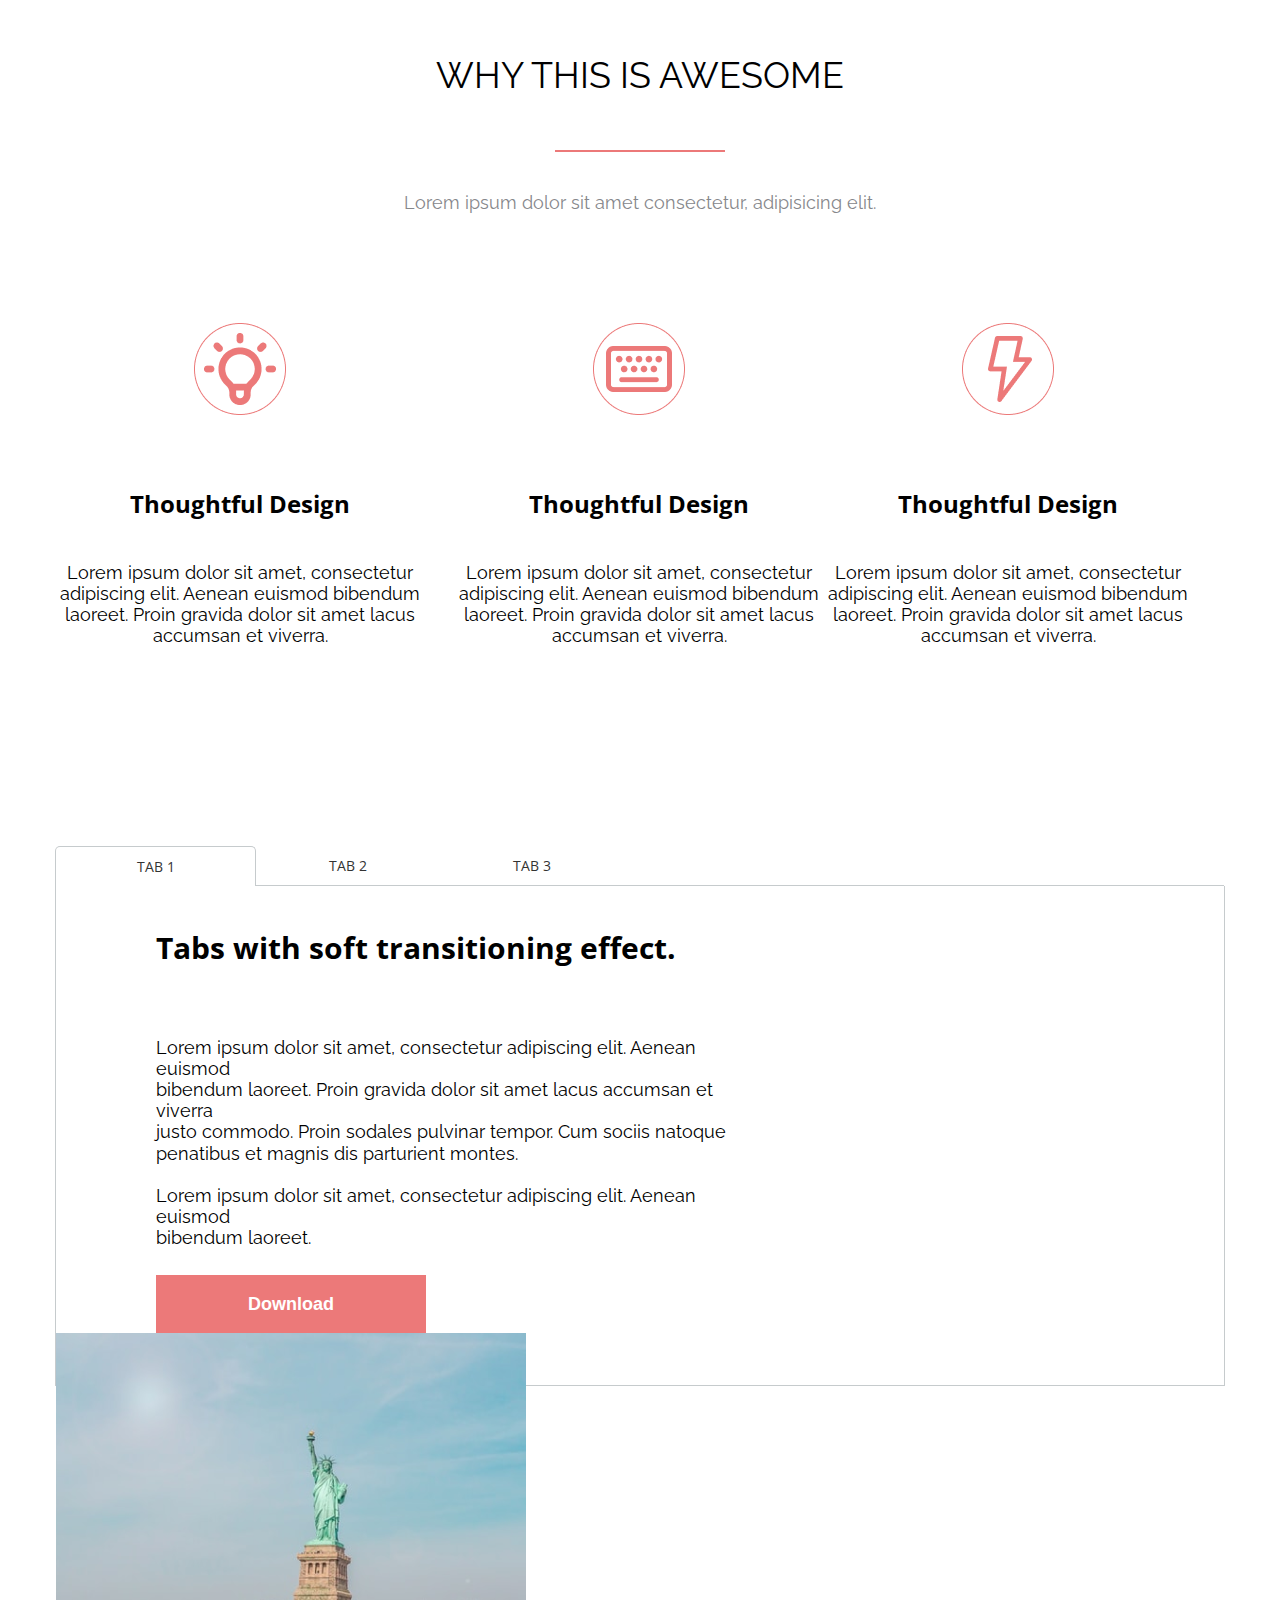
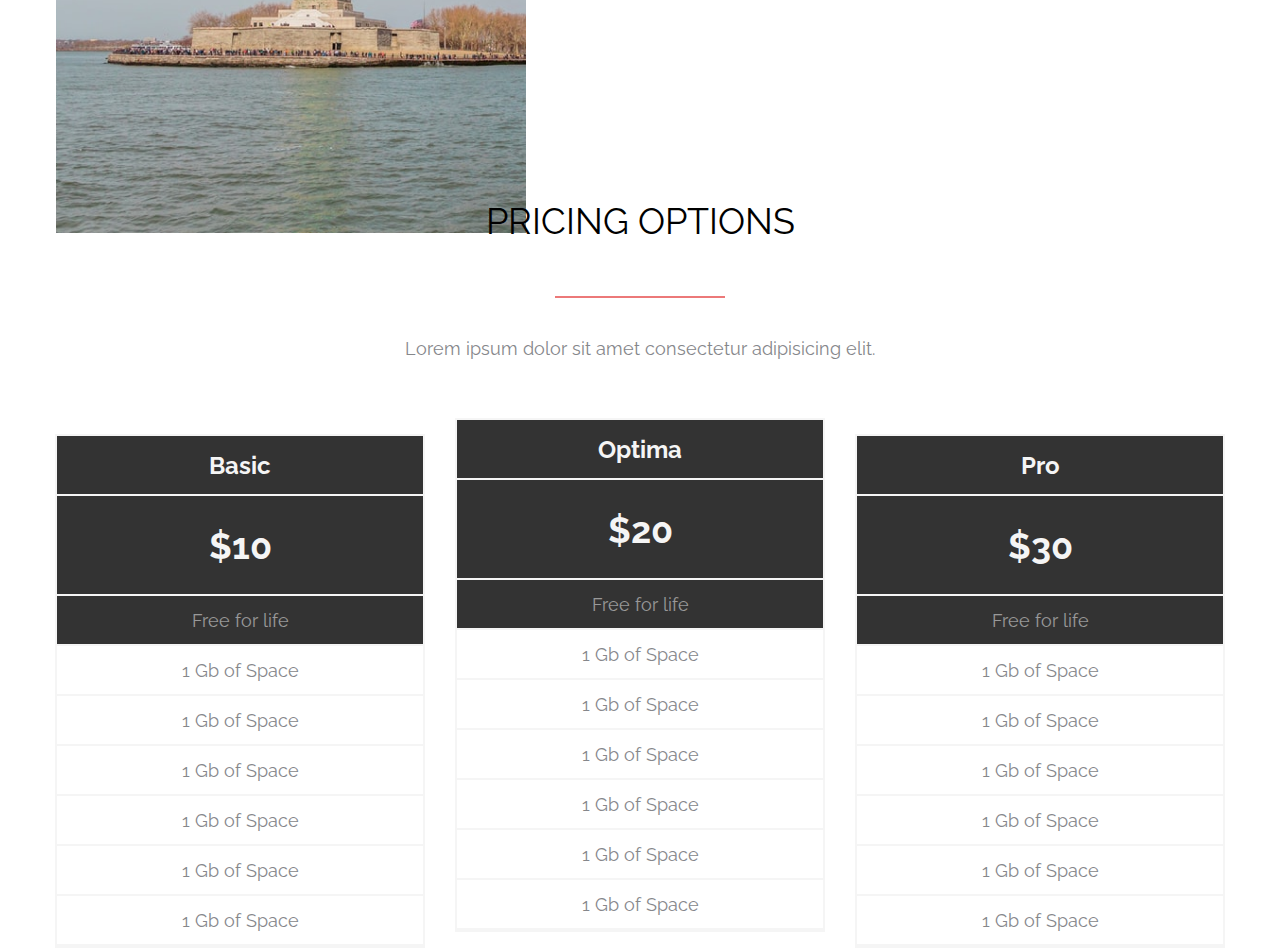
==== index.html @ f2440e83 "added homework" ====
<!DOCTYPE html>
<html lang="en">

<head>
  <meta charset="UTF-8">
  <meta http-equiv="X-UA-Compatible" content="IE=edge">
  <meta name="viewport" content="width=device-width, initial-scale=1.0">
  <link rel="stylesheet" href="index.css">
  <link rel="stylesheet" href="tab.css">
  <link rel="stylesheet" href="pricing.css">
  <title>Document</title>
</head>

<body>
  <main class="awesome-container">
    <h2 class="awesome-container__titile">Why this is awesome</h2>
    <div class="separator"></div>
    <h5 class="awesome-container__text">Lorem ipsum dolor sit amet consectetur, adipisicing elit.</h5>
    <section class="awesome-container__articles">
      <article>
        <img src="images/lamp.png" alt="lamp">
        <h4>Thoughtful Design</h4>
        <h5>Lorem ipsum dolor sit amet, consectetur adipiscing
          elit. Aenean euismod bibendum laoreet. Proin gravida dolor sit amet lacus accumsan et viverra.</h5>
      </article>
      <article class="awesome-container__keyboard">
        <img src="images/tap.png" alt="keyboard">
        <h4>Thoughtful Design</h4>
        <h5>Lorem ipsum dolor sit amet, consectetur adipiscing
          elit. Aenean euismod bibendum laoreet. Proin gravida dolor sit amet lacus accumsan et viverra.</h5>
      </article>
      <article>
        <img src="images/light.png" alt="lamp">
        <h4>Thoughtful Design</h4>
        <h5>Lorem ipsum dolor sit amet, consectetur adipiscing
          elit. Aenean euismod bibendum laoreet. Proin gravida dolor sit amet lacus accumsan et viverra.</h5>
      </article>
    </section>
  </main>
  <main class="tabs-container">
    <div class="tabs-subcontainer">
      <section class="tabs-list">
        <div class="tabs-list__tab1">Tab 1</div>
        <div class="tabs-list__tab2">Tab 2</div>
        <div class="tabs-list__tab3">Tab 3</div>
        <div class="tabs-list__empty-tab"></div>
      </section>
      <section class="open-tab">
        <section class="left-side">
          <h3>
            Tabs with soft transitioning effect.
          </h3>
          <h5>
            Lorem ipsum dolor sit amet, consectetur adipiscing elit. Aenean euismod
            <br />
            bibendum laoreet. Proin gravida dolor sit amet lacus accumsan et viverra
            <br />
            justo commodo. Proin sodales pulvinar tempor. Cum sociis natoque
            penatibus et magnis dis parturient montes.
            <br />
            <br />
            Lorem ipsum dolor sit amet, consectetur adipiscing elit. Aenean euismod
            <br />
            bibendum laoreet.
          </h5>
          <button>Download</button>
        </section>
        <img src="images2/TheStatueOfLiberty.png" alt="The Statue of Liberty">
      </section>
    </div>
  </main>
  <main class="pricing-container">
		<h2>Pricing options</h2>
		<div class="separator"></div>
		<h5 class="pricing-container__text">
			Lorem ipsum dolor sit amet consectetur adipisicing elit.
		</h5>
		<section class="pricing-container__sections">
			<section class="pricing-container__price-info">
				<h4>Basic</h4>
				<h3>&#36;10</h3>
				<h5 class="subtitle">Free for life</h5>
				<h5>1 Gb of Space</h5>
				<h5>1 Gb of Space</h5>
				<h5>1 Gb of Space</h5>
				<h5>1 Gb of Space</h5>
				<h5>1 Gb of Space</h5>
				<h5>1 Gb of Space</h5>
			</section>
			<section class="pricing-container__price-info">
				<h4>Optima</h4>
				<h3>&#36;20</h3>
				<h5 class="subtitle">Free for life</h5>
				<h5>1 Gb of Space</h5>
				<h5>1 Gb of Space</h5>
				<h5>1 Gb of Space</h5>
				<h5>1 Gb of Space</h5>
				<h5>1 Gb of Space</h5>
				<h5>1 Gb of Space</h5>
			</section>
			<section class="pricing-container__price-info">
				<h4>Pro</h4>
				<h3>&#36;30</h3>
				<h5 class="subtitle">Free for life</h5>
				<h5>1 Gb of Space</h5>
				<h5>1 Gb of Space</h5>
				<h5>1 Gb of Space</h5>
				<h5>1 Gb of Space</h5>
				<h5>1 Gb of Space</h5>
				<h5>1 Gb of Space</h5>
			</section>
		</section>
	</main>
</body>
</html>
---- index.css ----
@import url('https://fonts.googleapis.com/css2?family=Open+Sans:wght@700&family=Raleway&display=swap');

* {
    margin: 0;
    padding: 0;
    box-sizing: border-box;
}

.awesome-container {
    font-family: Raleway, sans-serif;
    max-width: 1170px;
    margin: 0 auto;
}

.awesome-container__titile {
    height: 150px;
    font-size: 36px;
    font-weight: 400;
    line-height: 150px;
    text-transform: uppercase;
    text-align: center;
}

.separator {
    border: 0.5px solid #ec7979;
    width: 170px;
    margin: 0 auto;
}

.awesome-container__text {
    font-size: 18px;
    font-weight: 400;
    color: #86878b;
    height: 21px;
    line-height: 21px;
    text-align: center;
    margin-top: 40px;
    margin-bottom: 110px;
}

.awesome-container__articles article {
    display: inline-block;
    margin-right: -5px;

}

article img {
    display: block;
    margin: 0 auto;
}

.awesome-container__articles h4 {
    font-family: Open Sans, sans-serif;
    font-size: 24px;
    font-weight: 700;
    height: 100px;
    line-height: 100px;
    margin-top: 39px;
    text-align: center;
    width: 369px;
}

.awesome-container__articles h5 {
    font-size: 18px;
    font-weight: 400;
    margin-top: 8px;
    text-align: center;
    width: 370px;
    height: 105px;
}

.awesome-container__keyboard {
    margin: 0 30px;
}
---- tab.css ----
* {
    margin: 0;
    padding: 0;
}

@import url('https://fonts.googleapis.com/css2?family=Open+Sans:wght@600;700&family=Raleway&display=swap');


.tabs-container {
    height: 100vh;
    width: 100%;
}

.tabs-subcontainer {
    font-family: "Open sans", sans-serif;
    width: 1170px;
    margin: calc(100vh /2 - 542.1px /2) auto;
    /* border: 1px solid red; */
}

.tabs-subcontainer .open-tab {
    border: 1px solid #C6CBCD;
    width: 1170px;
    border-top: none;
    height: 500px;
    /* дополнительно разобраться */
}

.tabs-container .left-side h3 {
    font-size: 30px;
    height: 124px;
    line-height: 124px;
    font-weight: 700;
    margin-bottom: 27px;
}

.tabs-container .left-side h5 {
    font-family: "Raleway", sans-serif;
    font-size: 18px;
    font-weight: 400;
    line-height: 21.13px;
    margin-bottom: 27px;
}

.tabs-container .left-side {
    width: 570px;
    /* border: 1px solid green; */
    display: inline-block;
    margin: 0 25px 0 100px;
    vertical-align: top;

}

.open-tab .left-side button {
    width: 270px;
    height: 58px;
    background: #EC7979;
    font-size: 18px;
    font-weight: 600;
    border: none;
    color: #fff;
}

.tabs-subcontainer .tabs-list .tabs-list__tab1,
.tabs-subcontainer .tabs-list .tabs-list__tab2,
.tabs-subcontainer .tabs-list .tabs-list__tab3,
.tabs-subcontainer .tabs-list .tabs-list__empty-tab {
    margin-right: -5px;
    text-transform: uppercase;
    font-weight: 400;
    font-size: 14px;
    color: #333;
    height: 40px;
    display: table-cell;
    vertical-align: middle;
    text-align: center;

}

.tabs-subcontainer .tabs-list .tabs-list__tab1 {
    width: 201px;
    border: 1px solid #C6CBCD;
    border-radius: 5px 5px 0 0;
    border-bottom: none;
}

.tabs-list__tab2,
.tabs-subcontainer .tabs-list .tabs-list__tab3 {
    width: 184px;
    border-bottom: 1px solid #C6CBCD;

}

.tabs-subcontainer .tabs-list .tabs-list__empty-tab {
    width: 600px;
    border-bottom: 1px solid #C6CBCD;
}
---- pricing.css ----
@import url('https://fonts.googleapis.com/css2?family=Open+Sans:wght@700&family=Raleway:wght@400;700&display=swap');

* {
	margin: 0;
	padding: 0;
	box-sizing: border-box;
}

.pricing-container {
	font-family: Raleway, sans-serif;
}

.pricing-container__price-info {
	width: 370px;
	border: 2px solid #F5F5F5;
}

.pricing-container__price-info h4 {
	font-size: 24px;
	height: 60px;
	background: #333;
	color: #F5F5F5;
	line-height: 60px;
	text-align: center;
	border-bottom: 2px solid #F5F5F5;
}

.pricing-container__price-info h3 {
	font-size: 36px;
	height: 100px;
	line-height: 100px;
	text-align: center;
	background: #333;
	color: #F5F5F5;
	border-bottom: 2px solid #F5F5F5;
}

.pricing-container__price-info h5 {
	font-size: 18px;
	height: 50px;
	line-height: 50px;
	text-align: center;
	border-bottom: 2px solid #F5F5F5;
	font-weight: 400;
	color: #86878B;
}

.pricing-container__price-info h5.subtitle {
	background: #333;
	color: rgba(255, 255, 255, 0.5);
}

.pricing-container__sections {
	display: flex;
	justify-content: space-between;
	height: 530px;
	width: calc(370px * 3 + 30px * 2);
	margin: 0 auto;
}

.pricing-container__price-info {
	align-self: flex-end;
}

.pricing-container__price-info:nth-of-type(2) {
	align-self: flex-start;
}

.pricing-container h2 {
	height: 150px;
	line-height: 150px;
	text-align: center;
	text-transform: uppercase;
	font-size: 36px;
	font-weight: 400;
}

.pricing-container .separator {
	border: 0.5px solid #EC7979;
	width: 170px;
	margin: 0 auto;
}

.pricing-container__text {
	font-size: 18px;
	font-weight: 400;
	color: #86878B;
	text-align: center;
	margin: 40px 0 59px;
}
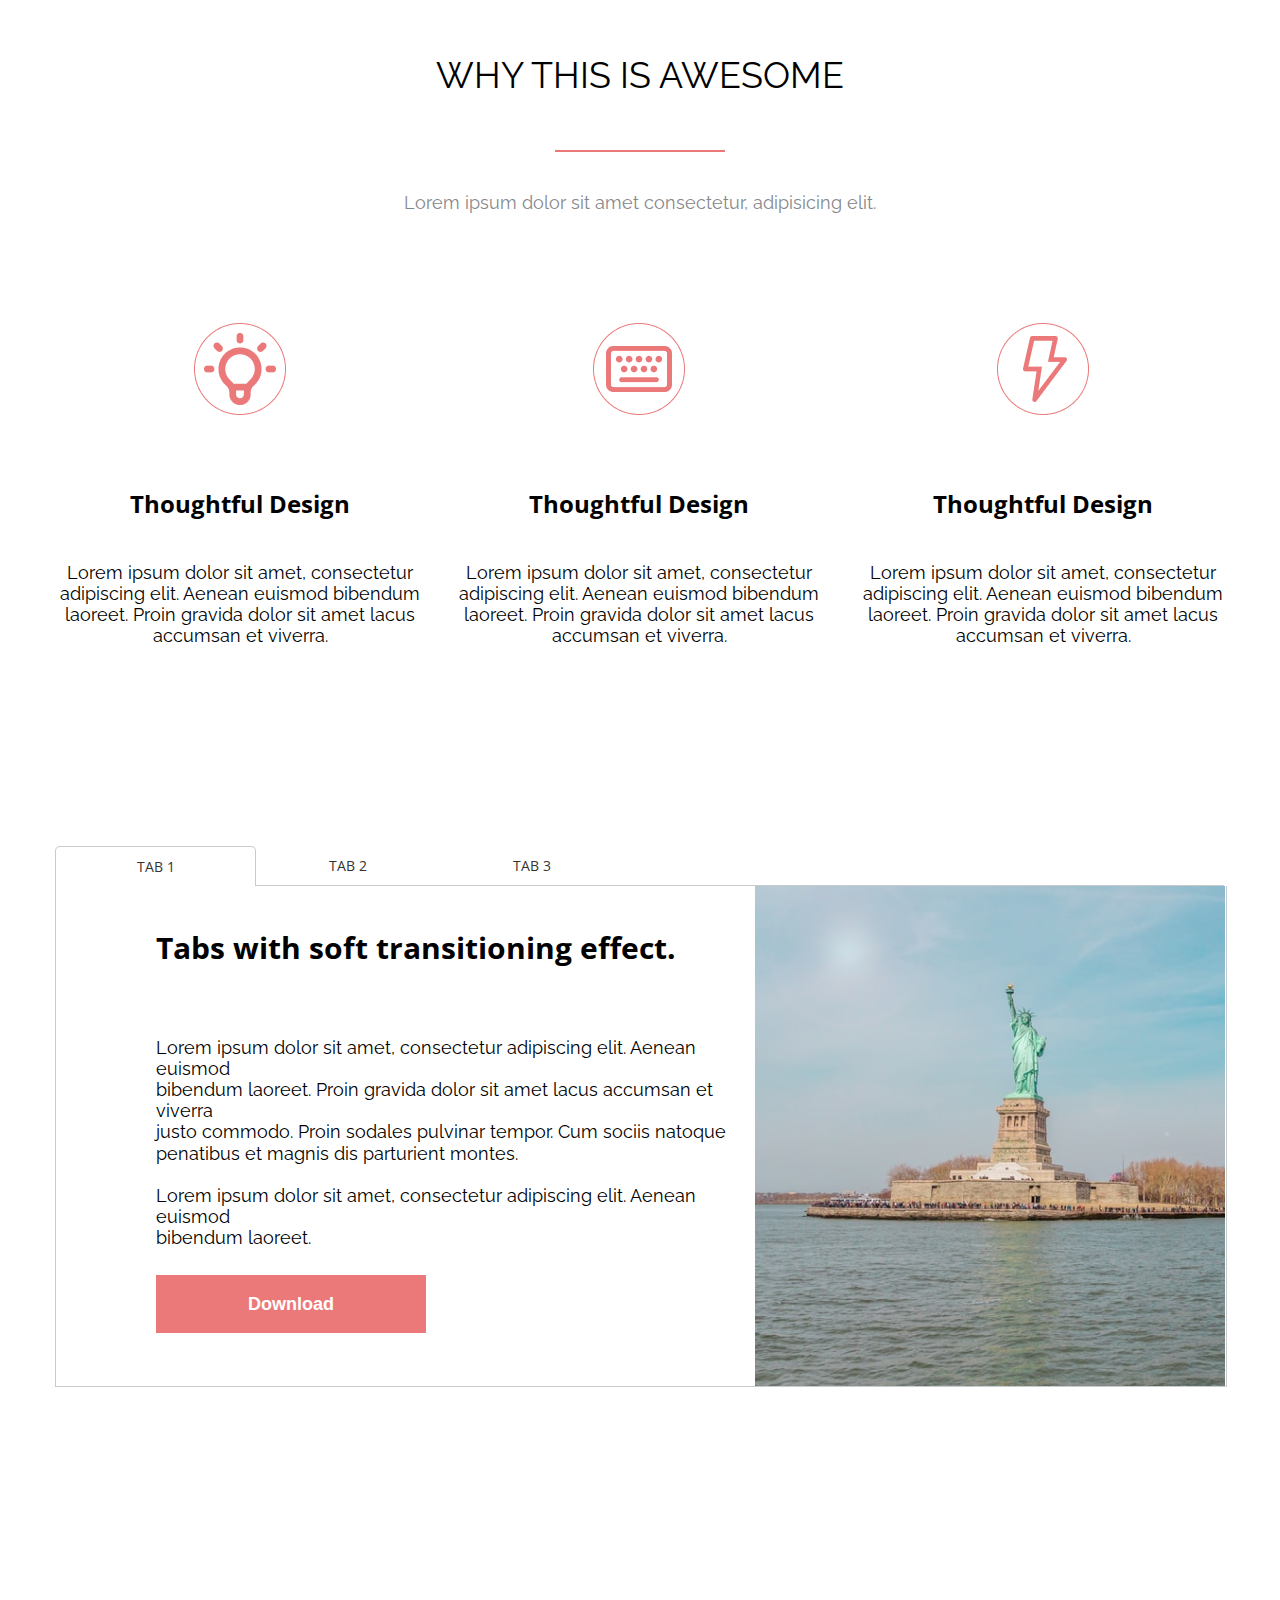
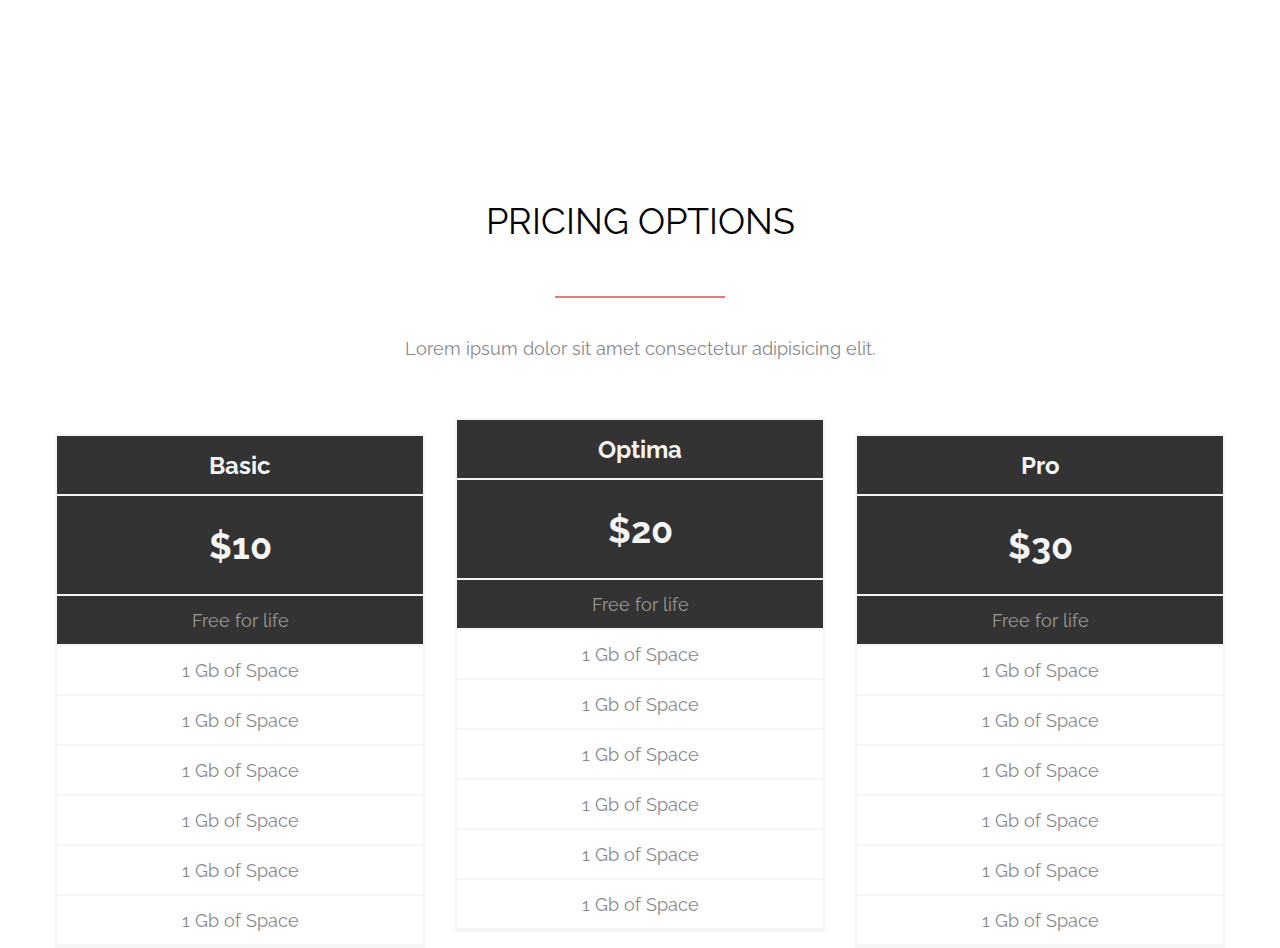
==== commit 3e5b8508: "hw3" ====
--- a/index.html
+++ b/index.html
@@ -5,9 +5,9 @@
   <meta charset="UTF-8">
   <meta http-equiv="X-UA-Compatible" content="IE=edge">
   <meta name="viewport" content="width=device-width, initial-scale=1.0">
-  <link rel="stylesheet" href="index.css">
-  <link rel="stylesheet" href="tab.css">
-  <link rel="stylesheet" href="pricing.css">
+  <link rel="stylesheet" href="styles/awesome.css">
+  <link rel="stylesheet" href="styles/tab.css">
+  <link rel="stylesheet" href="styles/pricing.css">
   <title>Document</title>
 </head>
 
@@ -40,7 +40,7 @@
   <main class="tabs-container">
     <div class="tabs-subcontainer">
       <section class="tabs-list">
-        <div class="tabs-list__tab1">Tab 1</div>
+        <div class="tabs-list__tab1" style="font-weight: 400; font-family: Open Sans;">Tab 1</div>
         <div class="tabs-list__tab2">Tab 2</div>
         <div class="tabs-list__tab3">Tab 3</div>
         <div class="tabs-list__empty-tab"></div>
@@ -65,7 +65,7 @@
           </h5>
           <button>Download</button>
         </section>
-        <img src="images2/TheStatueOfLiberty.png" alt="The Statue of Liberty">
+        <img src="images/TheStatueOfLiberty.png" alt="The Statue of Liberty">
       </section>
     </div>
   </main>
--- a/styles/awesome.css
+++ b/styles/awesome.css
@@ -0,0 +1,74 @@
+@import url('https://fonts.googleapis.com/css2?family=Open+Sans:wght@700&family=Raleway&display=swap');
+
+* {
+    margin: 0;
+    padding: 0;
+    box-sizing: border-box;
+}
+
+.awesome-container {
+    font-family: Raleway, sans-serif;
+    max-width: 1170px;
+    margin: 0 auto;
+}
+
+.awesome-container__titile {
+    height: 150px;
+    font-size: 36px;
+    font-weight: 400;
+    line-height: 150px;
+    text-transform: uppercase;
+    text-align: center;
+}
+
+.separator {
+    border: 0.5px solid #ec7979;
+    width: 170px;
+    margin: 0 auto;
+}
+
+.awesome-container__text {
+    font-size: 18px;
+    font-weight: 400;
+    color: #86878b;
+    height: 21px;
+    line-height: 21px;
+    text-align: center;
+    margin-top: 40px;
+    margin-bottom: 110px;
+}
+
+.awesome-container__articles article {
+    display: inline-block;
+    margin-right: -5px;
+
+}
+
+article img {
+    display: block;
+    margin: 0 auto;
+}
+
+.awesome-container__articles h4 {
+    font-family: Open Sans, sans-serif;
+    font-size: 24px;
+    font-weight: 700;
+    height: 100px;
+    line-height: 100px;
+    margin-top: 39px;
+    text-align: center;
+    width: 369px;
+}
+
+.awesome-container__articles h5 {
+    font-size: 18px;
+    font-weight: 400;
+    margin-top: 8px;
+    text-align: center;
+    width: 370px;
+    height: 105px;
+}
+
+.awesome-container__keyboard {
+    margin: 0 30px !important;
+}--- a/styles/tab.css
+++ b/styles/tab.css
@@ -0,0 +1,99 @@
+* {
+    margin: 0;
+    padding: 0;
+}
+
+/* @import url('https://fonts.googleapis.com/css2?family=Open+Sans:wght@400;600;700&family=Raleway&display=swap'); */
+@import url('https://fonts.googleapis.com/css2?family=Open+Sans:wght@400;600;700&display=swap');
+
+
+.tabs-container {
+    height: 100vh;
+    width: 100%;
+}
+
+.tabs-subcontainer {
+    font-family: Open Sans, sans-serif;
+    width: 1170px;
+    margin: calc(100vh / 2 - 542.1px / 2) auto;
+    /* box-sizing: content-box; */
+}
+
+.tabs-subcontainer .open-tab {
+    border: 1px solid #C6CBCD;
+    width: 1170px;
+    border-top: none;
+    height: 500px;
+    box-sizing: content-box;
+    /* дополнительно разобраться */
+}
+
+.tabs-container .left-side h3 {
+    font-size: 30px;
+    height: 124px;
+    line-height: 124px;
+    font-weight: 700;
+    margin-bottom: 27px;
+}
+
+.tabs-container .left-side h5 {
+    font-family: "Raleway", sans-serif;
+    font-size: 18px;
+    font-weight: 400;
+    line-height: 21.13px;
+    margin-bottom: 27px;
+}
+
+.tabs-container .left-side {
+    width: 570px;
+    /* border: 1px solid green; */
+    display: inline-block;
+    margin: 0 25px 0 100px;
+    vertical-align: top;
+
+}
+
+.open-tab .left-side button {
+    width: 270px;
+    height: 58px;
+    background: #EC7979;
+    font-size: 18px;
+    font-weight: 600;
+    border: none;
+    color: #fff;
+}
+
+.tabs-subcontainer .tabs-list .tabs-list__tab1,
+.tabs-subcontainer .tabs-list .tabs-list__tab2,
+.tabs-subcontainer .tabs-list .tabs-list__tab3,
+.tabs-subcontainer .tabs-list .tabs-list__empty-tab {
+    margin-right: -5px;
+    text-transform: uppercase;
+    font-weight: 400;
+    font-size: 14px;
+    color: #333;
+    height: 40px;
+    display: table-cell;
+    vertical-align: middle;
+    text-align: center;
+
+}
+
+.tabs-subcontainer .tabs-list .tabs-list__tab1 {
+    width: 201px;
+    border: 1px solid #C6CBCD;
+    border-radius: 5px 5px 0 0;
+    border-bottom: none;
+}
+
+.tabs-list__tab2,
+.tabs-subcontainer .tabs-list .tabs-list__tab3 {
+    width: 184px;
+    border-bottom: 1px solid #C6CBCD;
+
+}
+
+.tabs-subcontainer .tabs-list .tabs-list__empty-tab {
+    width: 600px;
+    border-bottom: 1px solid #C6CBCD;
+}--- a/styles/pricing.css
+++ b/styles/pricing.css
@@ -0,0 +1,94 @@
+@import url('https://fonts.googleapis.com/css2?family=Open+Sans:wght@700&family=Raleway:wght@400;700&display=swap');
+
+* {
+	margin: 0;
+	padding: 0;
+	box-sizing: border-box;
+}
+
+.pricing-container {
+	font-family: Raleway, sans-serif;
+}
+
+.pricing-container__price-info {
+	width: 370px;
+	border: 2px solid #F5F5F5;
+}
+
+.pricing-container__price-info h4 {
+	font-size: 24px;
+	height: 60px;
+	background: #333;
+	color: #F5F5F5;
+	line-height: 60px;
+	text-align: center;
+	border-bottom: 2px solid #F5F5F5;
+}
+
+.pricing-container__price-info h3 {
+	font-size: 36px;
+	height: 100px;
+	line-height: 100px;
+	text-align: center;
+	background: #333;
+	color: #F5F5F5;
+	border-bottom: 2px solid #F5F5F5;
+}
+
+.pricing-container__price-info h5 {
+	font-size: 18px;
+	height: 50px;
+	line-height: 50px;
+	text-align: center;
+	border-bottom: 2px solid #F5F5F5;
+	font-weight: 400;
+	color: #86878B;
+}
+
+.pricing-container__price-info h5.subtitle {
+	background: #333;
+	color: rgba(255, 255, 255, 0.5);
+}
+
+.pricing-container__sections {
+	display: flex;
+	justify-content: space-between;
+	height: 530px;
+	width: calc(370px * 3 + 30px * 2);
+	margin: 0 auto;
+}
+
+.pricing-container__price-info {
+	align-self: flex-end;
+}
+
+.pricing-container__price-info:nth-of-type(2) {
+	align-self: flex-start;
+}
+
+.pricing-container h2 {
+	height: 150px;
+	line-height: 150px;
+	text-align: center;
+	text-transform: uppercase;
+	font-size: 36px;
+	font-weight: 400;
+}
+
+.pricing-container .separator {
+	border: 0.5px solid #EC7979;
+	width: 170px;
+	margin: 0 auto;
+}
+
+.pricing-container__text {
+	font-size: 18px;
+	font-weight: 400;
+	color: #86878B;
+	text-align: center;
+	margin: 40px 0 59px;
+}
+
+
+
+
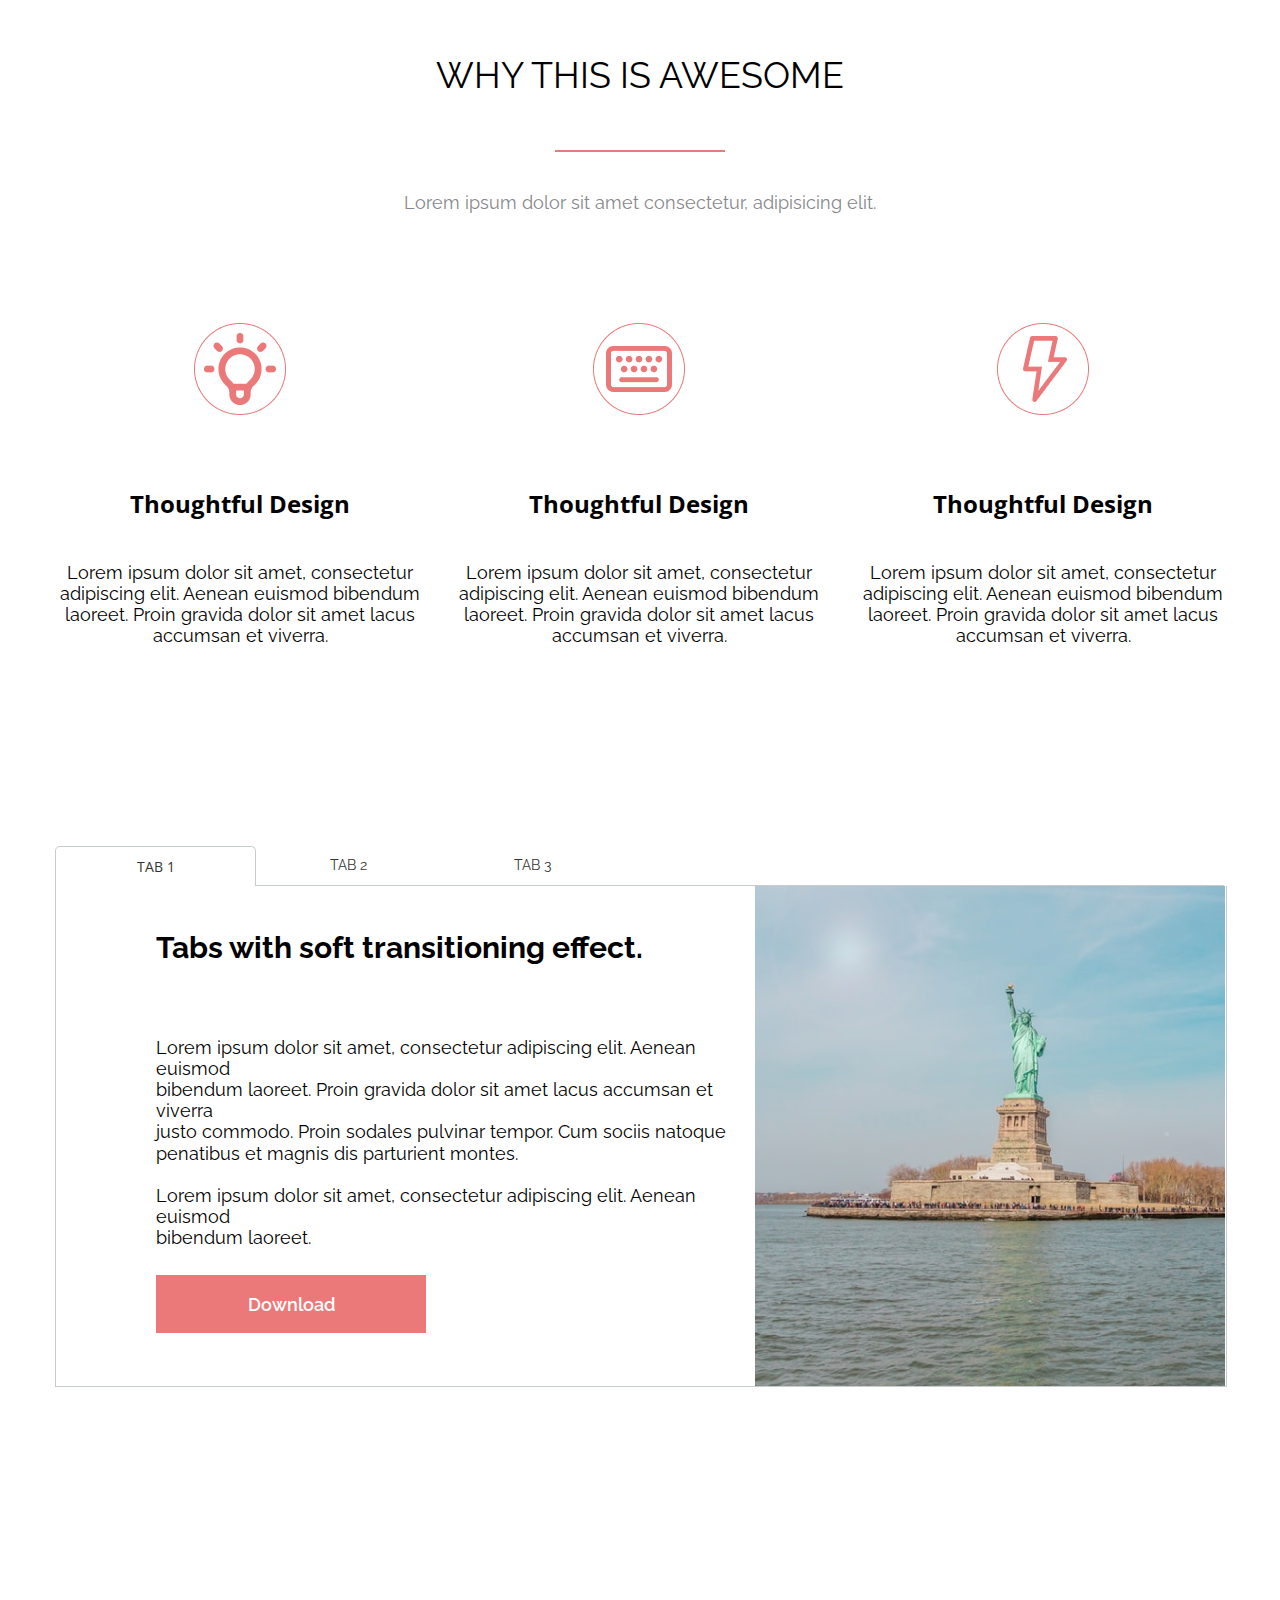
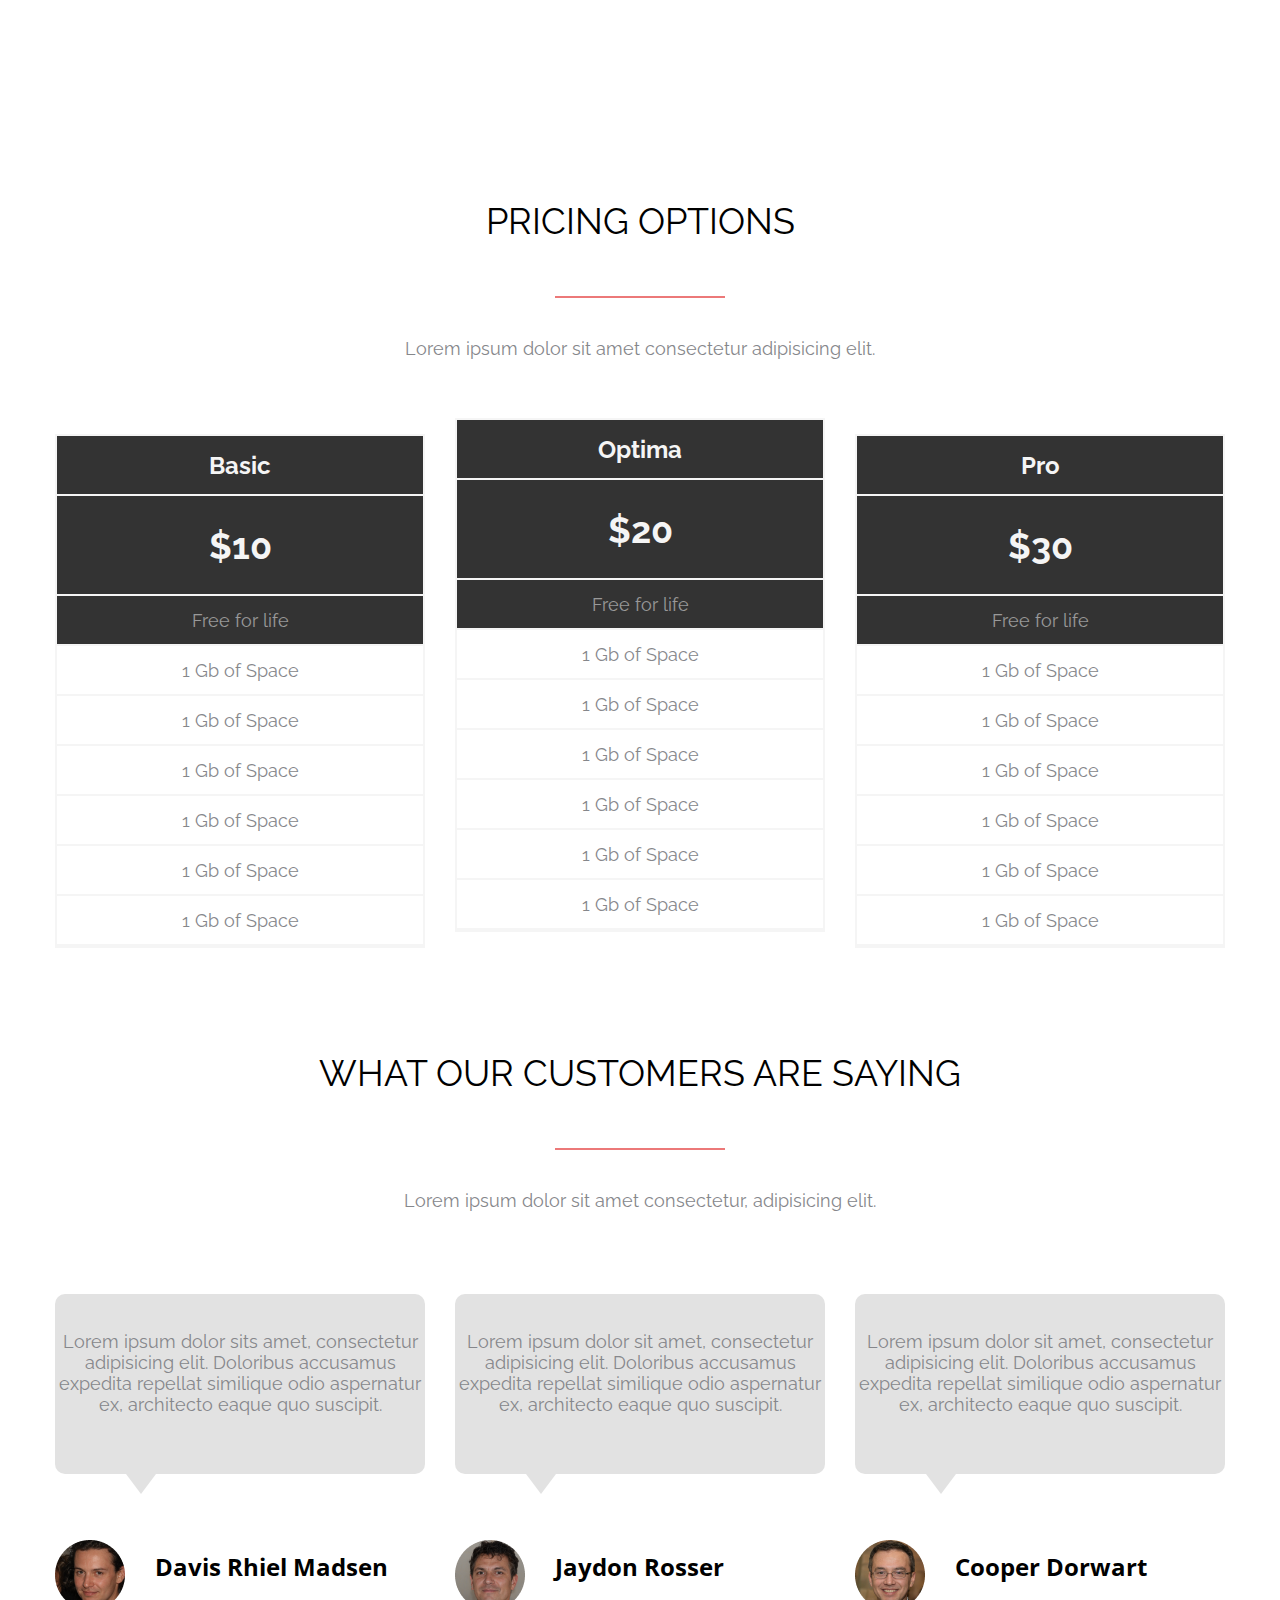
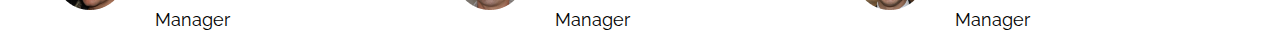
==== commit a8bcde34: "hw6 added" ====
--- a/index.html
+++ b/index.html
@@ -8,6 +8,7 @@
   <link rel="stylesheet" href="styles/awesome.css">
   <link rel="stylesheet" href="styles/tab.css">
   <link rel="stylesheet" href="styles/pricing.css">
+  <link rel="stylesheet" href="styles/customers.css">
   <title>Document</title>
 </head>
 
@@ -20,20 +21,26 @@
       <article>
         <img src="images/lamp.png" alt="lamp">
         <h4>Thoughtful Design</h4>
-        <h5>Lorem ipsum dolor sit amet, consectetur adipiscing
-          elit. Aenean euismod bibendum laoreet. Proin gravida dolor sit amet lacus accumsan et viverra.</h5>
+        <h5>
+          Lorem ipsum dolor sit amet, consectetur adipiscing
+          elit. Aenean euismod bibendum laoreet. Proin gravida dolor sit amet lacus accumsan et viverra.
+        </h5>
       </article>
       <article class="awesome-container__keyboard">
         <img src="images/tap.png" alt="keyboard">
         <h4>Thoughtful Design</h4>
-        <h5>Lorem ipsum dolor sit amet, consectetur adipiscing
-          elit. Aenean euismod bibendum laoreet. Proin gravida dolor sit amet lacus accumsan et viverra.</h5>
+        <h5>
+          Lorem ipsum dolor sit amet, consectetur adipiscing
+          elit. Aenean euismod bibendum laoreet. Proin gravida dolor sit amet lacus accumsan et viverra.
+        </h5>
       </article>
       <article>
         <img src="images/light.png" alt="lamp">
         <h4>Thoughtful Design</h4>
-        <h5>Lorem ipsum dolor sit amet, consectetur adipiscing
-          elit. Aenean euismod bibendum laoreet. Proin gravida dolor sit amet lacus accumsan et viverra.</h5>
+        <h5>
+          Lorem ipsum dolor sit amet, consectetur adipiscing
+          elit. Aenean euismod bibendum laoreet. Proin gravida dolor sit amet lacus accumsan et viverra.
+        </h5>
       </article>
     </section>
   </main>
@@ -70,46 +77,102 @@
     </div>
   </main>
   <main class="pricing-container">
-		<h2>Pricing options</h2>
-		<div class="separator"></div>
-		<h5 class="pricing-container__text">
-			Lorem ipsum dolor sit amet consectetur adipisicing elit.
-		</h5>
-		<section class="pricing-container__sections">
-			<section class="pricing-container__price-info">
-				<h4>Basic</h4>
-				<h3>&#36;10</h3>
-				<h5 class="subtitle">Free for life</h5>
-				<h5>1 Gb of Space</h5>
-				<h5>1 Gb of Space</h5>
-				<h5>1 Gb of Space</h5>
-				<h5>1 Gb of Space</h5>
-				<h5>1 Gb of Space</h5>
-				<h5>1 Gb of Space</h5>
-			</section>
-			<section class="pricing-container__price-info">
-				<h4>Optima</h4>
-				<h3>&#36;20</h3>
-				<h5 class="subtitle">Free for life</h5>
-				<h5>1 Gb of Space</h5>
-				<h5>1 Gb of Space</h5>
-				<h5>1 Gb of Space</h5>
-				<h5>1 Gb of Space</h5>
-				<h5>1 Gb of Space</h5>
-				<h5>1 Gb of Space</h5>
-			</section>
-			<section class="pricing-container__price-info">
-				<h4>Pro</h4>
-				<h3>&#36;30</h3>
-				<h5 class="subtitle">Free for life</h5>
-				<h5>1 Gb of Space</h5>
-				<h5>1 Gb of Space</h5>
-				<h5>1 Gb of Space</h5>
-				<h5>1 Gb of Space</h5>
-				<h5>1 Gb of Space</h5>
-				<h5>1 Gb of Space</h5>
-			</section>
-		</section>
-	</main>
+    <h2>Pricing options</h2>
+    <div class="separator"></div>
+    <h5 class="pricing-container__text">
+      Lorem ipsum dolor sit amet consectetur adipisicing elit.
+    </h5>
+    <section class="pricing-container__sections">
+      <section class="pricing-container__price-info">
+        <h4>Basic</h4>
+        <h3>&#36;10</h3>
+        <h5 class="subtitle">Free for life</h5>
+        <h5>1 Gb of Space</h5>
+        <h5>1 Gb of Space</h5>
+        <h5>1 Gb of Space</h5>
+        <h5>1 Gb of Space</h5>
+        <h5>1 Gb of Space</h5>
+        <h5>1 Gb of Space</h5>
+      </section>
+      <section class="pricing-container__price-info">
+        <h4>Optima</h4>
+        <h3>&#36;20</h3>
+        <h5 class="subtitle">Free for life</h5>
+        <h5>1 Gb of Space</h5>
+        <h5>1 Gb of Space</h5>
+        <h5>1 Gb of Space</h5>
+        <h5>1 Gb of Space</h5>
+        <h5>1 Gb of Space</h5>
+        <h5>1 Gb of Space</h5>
+      </section>
+      <section class="pricing-container__price-info">
+        <h4>Pro</h4>
+        <h3>&#36;30</h3>
+        <h5 class="subtitle">Free for life</h5>
+        <h5>1 Gb of Space</h5>
+        <h5>1 Gb of Space</h5>
+        <h5>1 Gb of Space</h5>
+        <h5>1 Gb of Space</h5>
+        <h5>1 Gb of Space</h5>
+        <h5>1 Gb of Space</h5>
+      </section>
+    </section>
+  </main>
+  <main class="customers-container">
+    <h2 class="customers-container__titile">what our customers are saying</h2>
+    <div class="separator"></div>
+    <h5 class="customers-container__text">Lorem ipsum dolor sit amet consectetur, adipisicing elit.</h5>
+    <section class="customers-container__articles">
+      <article class="block">
+        <article class="customers-info">
+          <h5>Lorem ipsum dolor sits amet,
+            consectetur adipisicing elit. Doloribus
+            accusamus expedita repellat similique
+            odio aspernatur ex, architecto eaque
+            quo suscipit.
+          </h5>
+        </article>
+        <div class="polygon"></div>
+        <div class="customers-name">
+          <img src="images/Davis.png" alt="Davis">
+          <h4 class="name">Davis Rhiel Madsen</h4>
+        </div>
+        <h5 class="position">Manager</h5>
+      </article>
+      <article class="block">
+        <article class="customers-info">
+          <h5>Lorem ipsum dolor sit amet,
+            consectetur adipisicing elit. Doloribus
+            accusamus expedita repellat similique
+            odio aspernatur ex, architecto eaque
+            quo suscipit.
+          </h5>
+        </article>
+        <div class="polygon"></div>
+          <div class="customers-name">
+          <img src="images/Jaydon.png" alt="Jaydon">
+          <h4 class="name">Jaydon Rosser</h4>
+        </div>
+        <h5 class="position">Manager</h5>
+      </article>
+      <article class="block">
+        <article class="customers-info">
+          <h5>Lorem ipsum dolor sit amet,
+            consectetur adipisicing elit. Doloribus
+            accusamus expedita repellat similique
+            odio aspernatur ex, architecto eaque
+            quo suscipit.
+          </h5>
+        </article>
+        <div class="polygon"></div>
+        <div class="customers-name">
+          <img src="images/Cooper.png" alt="Cooper">
+          <h4 class="name">Cooper Dorwart</h4>
+        </div>
+        <h5 class="position">Manager</h5>
+      </article>
+    </section>
+  </main>
 </body>
+
 </html>--- a/styles/awesome.css
+++ b/styles/awesome.css
@@ -1,14 +1,15 @@
-@import url('https://fonts.googleapis.com/css2?family=Open+Sans:wght@700&family=Raleway&display=swap');
+@import url('https://fonts.googleapis.com/css2?family=Open+Sans:wght@400;600;700&family=Raleway:wght@400;700&display=swap');
 
 * {
     margin: 0;
     padding: 0;
     box-sizing: border-box;
+    font-family: Raleway, sans-serif;
 }
 
 .awesome-container {
     font-family: Raleway, sans-serif;
-    max-width: 1170px;
+    width: 1170px;
     margin: 0 auto;
 }
 
--- a/styles/tab.css
+++ b/styles/tab.css
@@ -1,11 +1,3 @@
-* {
-    margin: 0;
-    padding: 0;
-}
-
-/* @import url('https://fonts.googleapis.com/css2?family=Open+Sans:wght@400;600;700&family=Raleway&display=swap'); */
-@import url('https://fonts.googleapis.com/css2?family=Open+Sans:wght@400;600;700&display=swap');
-
 
 .tabs-container {
     height: 100vh;
@@ -16,7 +8,6 @@
     font-family: Open Sans, sans-serif;
     width: 1170px;
     margin: calc(100vh / 2 - 542.1px / 2) auto;
-    /* box-sizing: content-box; */
 }
 
 .tabs-subcontainer .open-tab {
@@ -25,7 +16,6 @@
     border-top: none;
     height: 500px;
     box-sizing: content-box;
-    /* дополнительно разобраться */
 }
 
 .tabs-container .left-side h3 {
@@ -46,7 +36,6 @@
 
 .tabs-container .left-side {
     width: 570px;
-    /* border: 1px solid green; */
     display: inline-block;
     margin: 0 25px 0 100px;
     vertical-align: top;
--- a/styles/pricing.css
+++ b/styles/pricing.css
@@ -1,10 +1,3 @@
-@import url('https://fonts.googleapis.com/css2?family=Open+Sans:wght@700&family=Raleway:wght@400;700&display=swap');
-
-* {
-	margin: 0;
-	padding: 0;
-	box-sizing: border-box;
-}
 
 .pricing-container {
 	font-family: Raleway, sans-serif;
--- a/styles/customers.css
+++ b/styles/customers.css
@@ -0,0 +1,93 @@
+
+.customers-container {
+    width: 1170px;
+    margin: 0 auto;
+}
+
+.customers-container__titile {
+    height: 150px;
+    line-height: 150px;
+    font-weight: 400;
+    font-size: 36px;
+    text-transform: uppercase;
+    text-align: center;
+    margin-top: 50px;
+}
+
+.separator {
+    border: 0.5px solid #ec7979;
+    width: 170px;
+    margin: 0 auto;
+}
+
+.customers-container__text {
+    height: 21px;
+    line-height: 21px;
+    font-weight: 400;
+    font-size: 18px;
+    text-align: center;
+    color: #86878b;
+    margin-top: 40px;
+    margin-bottom: 83px;
+}
+
+.customers-container__articles {
+    display: flex;
+    justify-content: space-between;
+}
+
+.customers-info {
+    width: 370px;
+    height: 180px;
+    background: #e2e2e2;
+    border-radius: 10px;
+    display: flex;
+    align-items: center;
+}
+
+.customers-info h5 {
+    height: 105px;
+    font-size: 18px;
+    font-weight: 400;
+    text-align: center;
+    color: #86878b;
+}
+
+.polygon {
+    width: 0;
+    height: 0;
+    border-left: 15px solid transparent;
+    border-right: 15px solid transparent;
+    border-top: 20px solid #e2e2e2;
+    position: relative;
+    left: 70.5px;
+    margin-bottom: 46px;
+}
+
+.customers-name {
+    display: flex;
+}
+
+.customers-name img {
+    position: absolute;
+}
+
+.name {
+    font-size: 24px;
+    font-weight: 700;
+    height: 54px;
+    line-height: 54px;
+    font-family: Open Sans, sans-serif;
+    position: relative;
+    left: 100px;
+}
+
+.position {
+    height: 21px;
+    line-height: 21px;
+    font-size: 18px;
+    font-weight: 400;
+    position: relative;
+    left: 100px;
+    top: 15px;
+}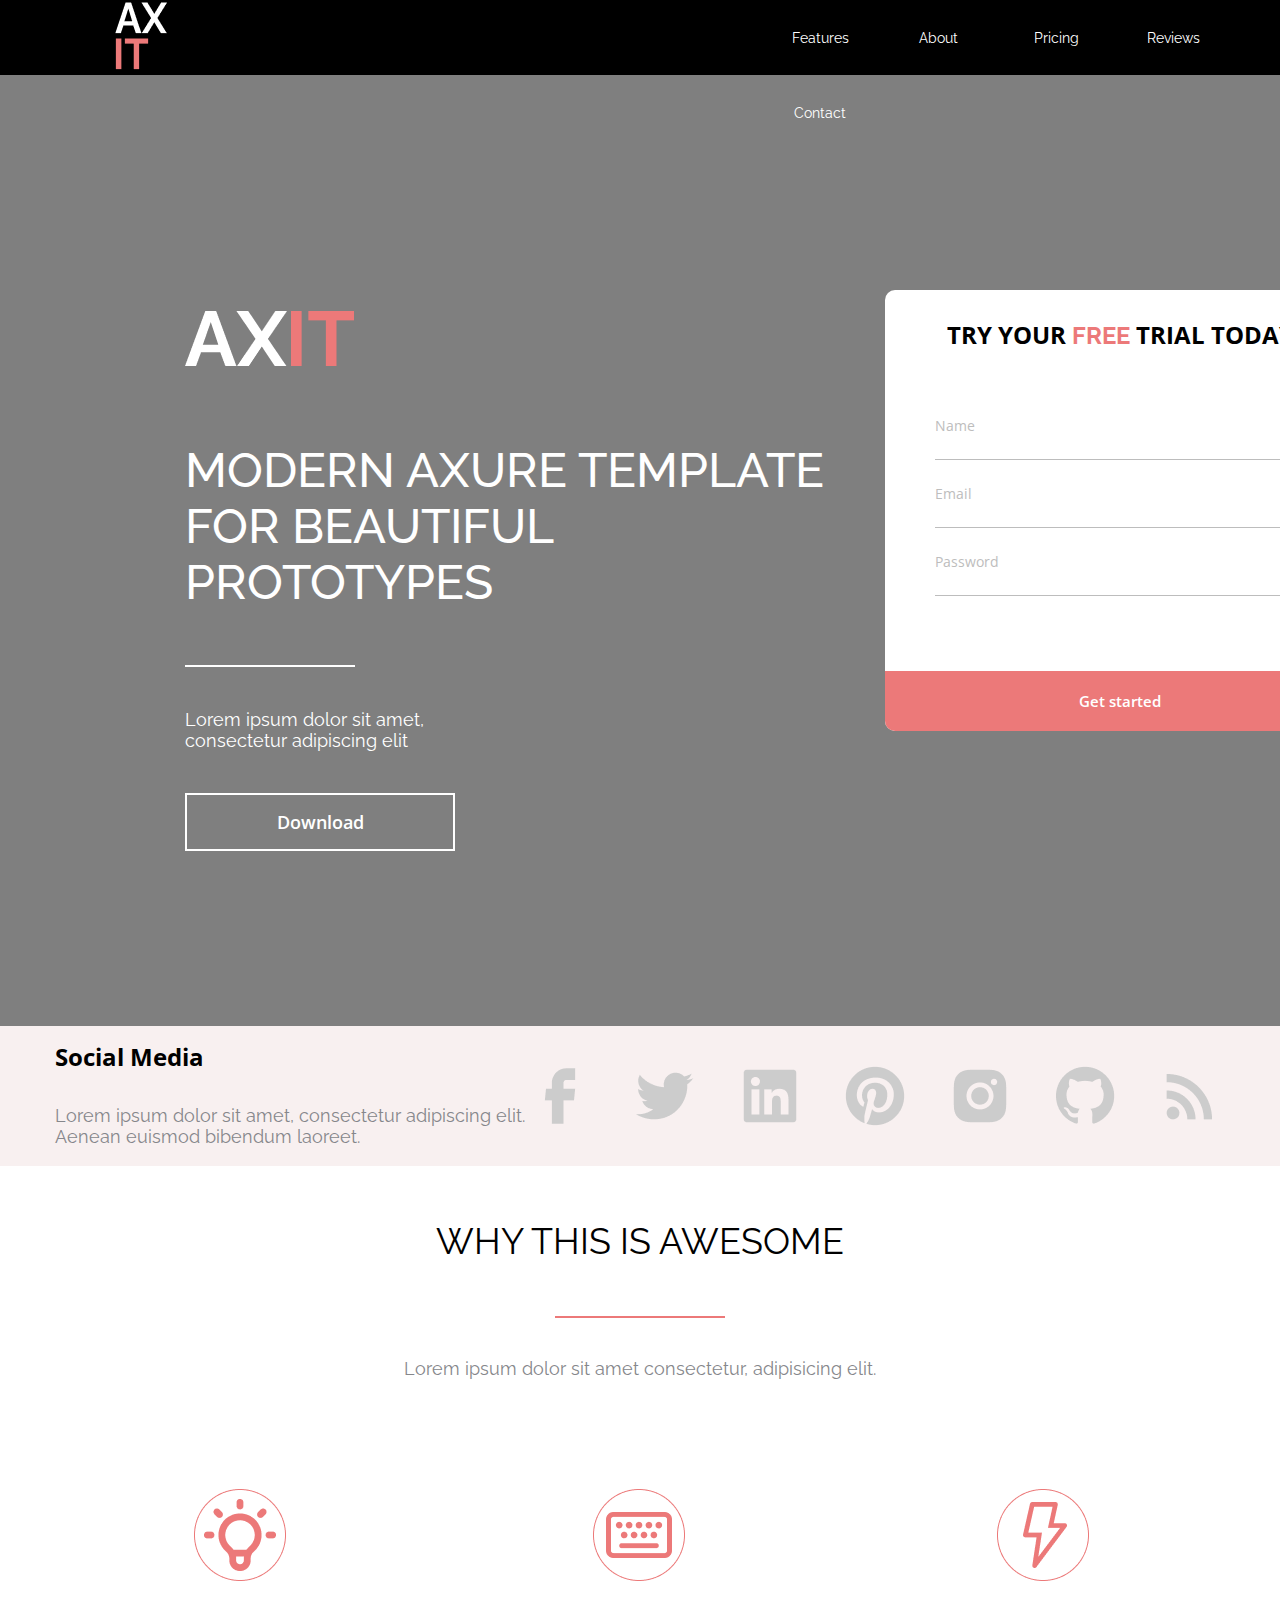
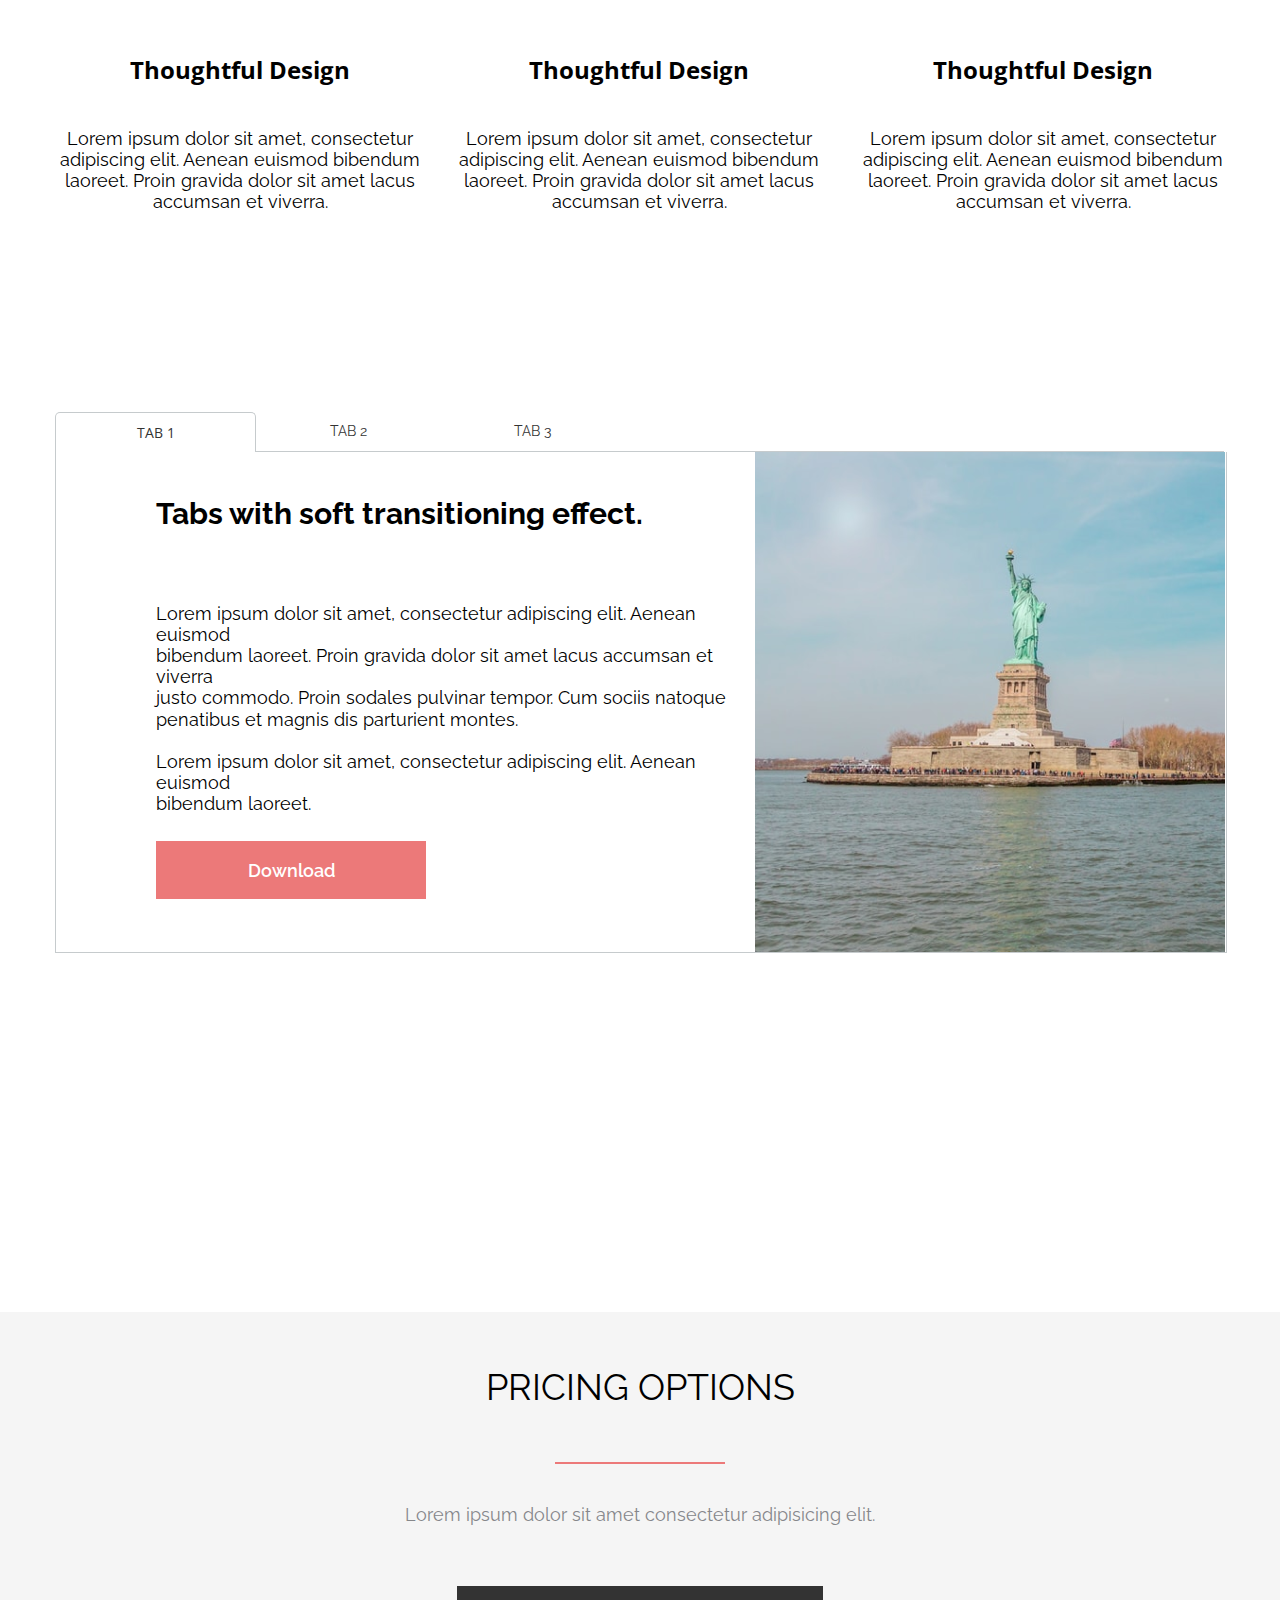
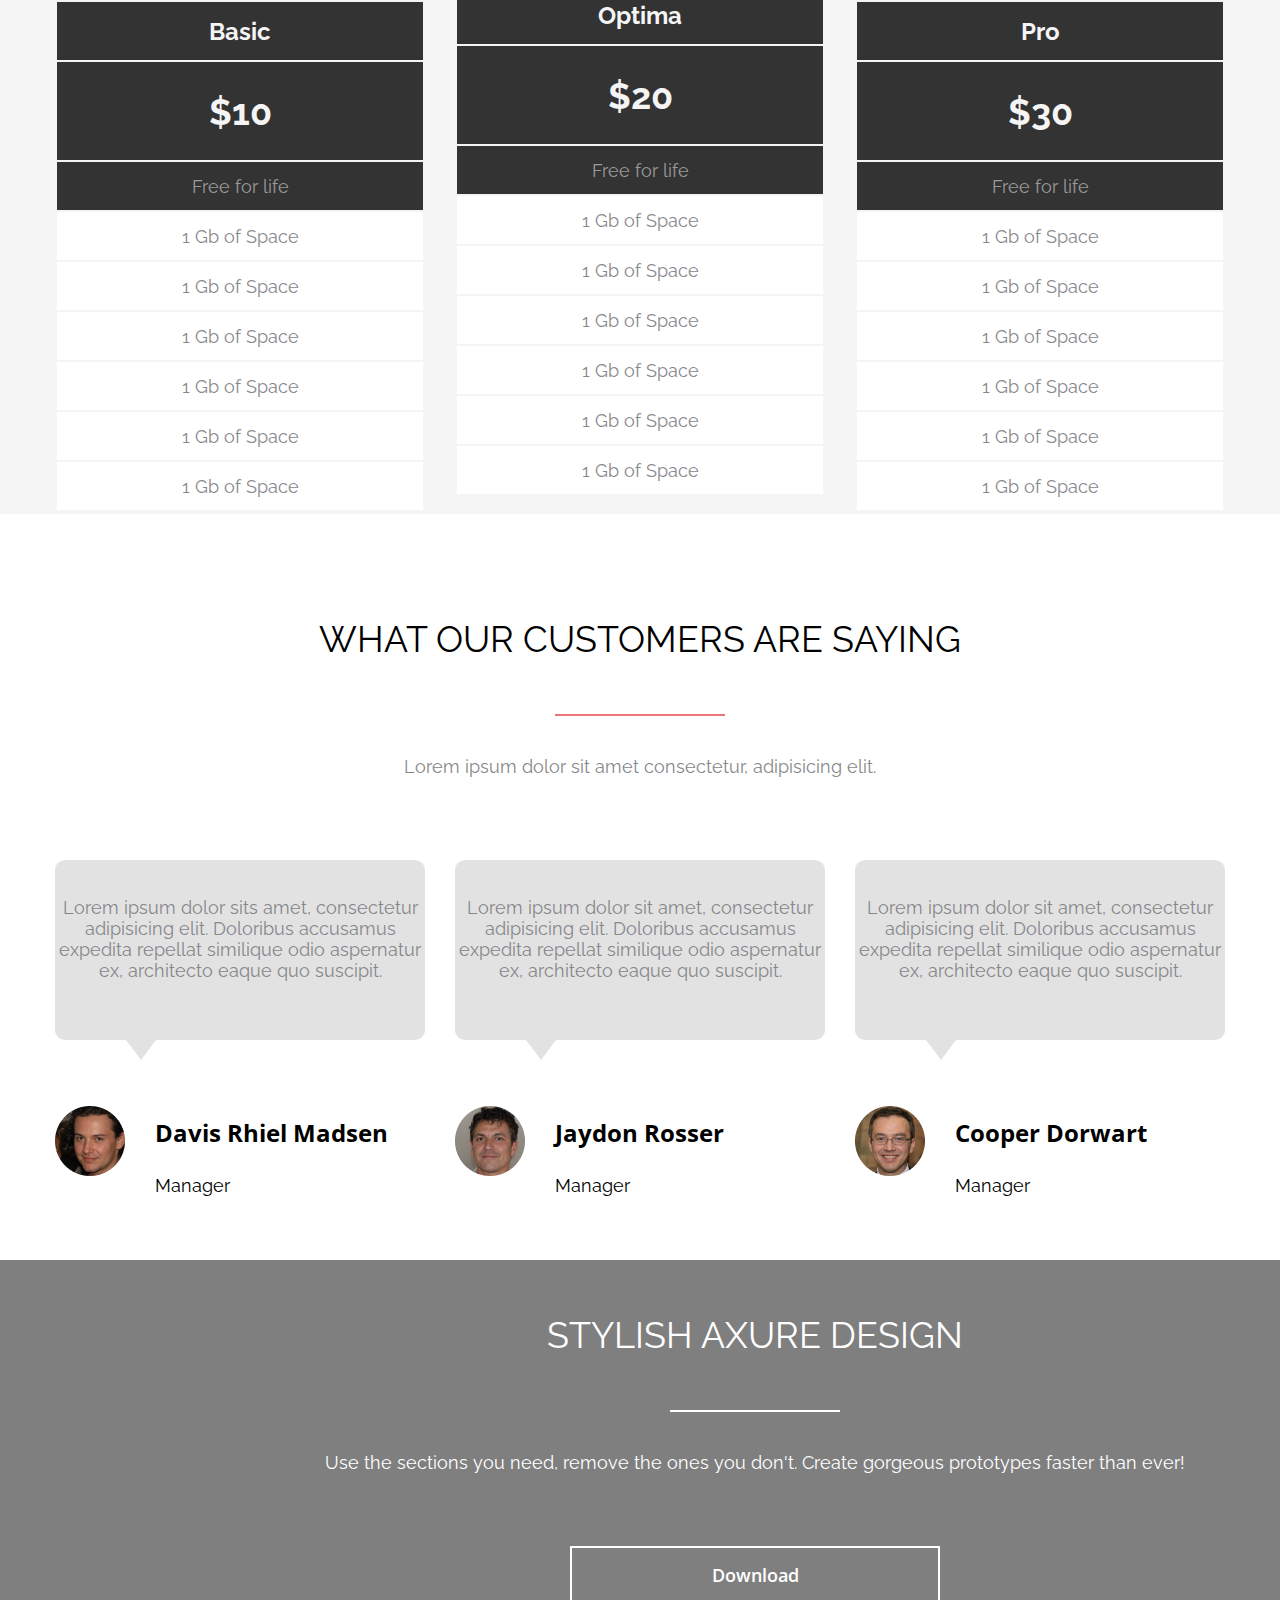
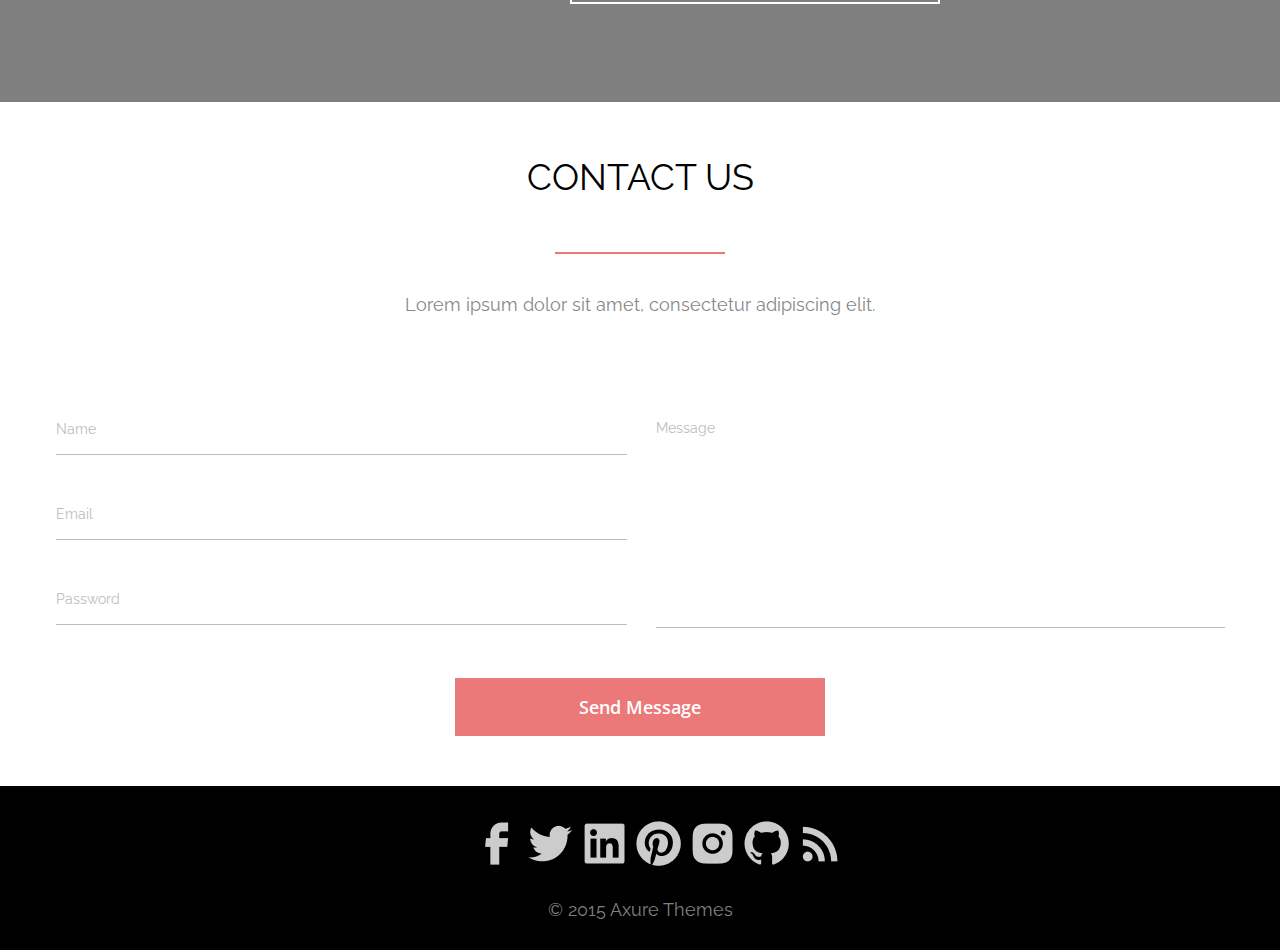
==== commit 567199d6: "banner and design added, some mistakes fixed" ====
--- a/index.html
+++ b/index.html
@@ -9,10 +9,76 @@
   <link rel="stylesheet" href="styles/tab.css">
   <link rel="stylesheet" href="styles/pricing.css">
   <link rel="stylesheet" href="styles/customers.css">
+  <link rel="stylesheet" href="styles/headerfooter.css">
+  <link rel="stylesheet" href="styles/socialmedia.css">
+  <link rel="stylesheet" href="styles/design.css">
+  <link rel="stylesheet" href="styles/banner.css">
+  <link rel="stylesheet" href="styles/contact.css">
   <title>Document</title>
 </head>
 
 <body>
+  <header>
+    <div class="logo-container">
+      <img src="images/AXIT.png" alt="AX">
+      <img src="images/AXIT2.png" alt="IT">
+    </div>
+    <nav>
+      <button>Features</button>
+      <button>About</button>
+      <button>Pricing</button>
+      <button>Reviews</button>
+      <button>Contact</button>
+    </nav>
+  </header>
+  <main class="banner-container">
+    <div class="banner-container-overlay">
+      <div class="banner-subcontainer">
+        <div class="banner-subcontainer-icons">
+          <img src="images/AX.png" alt="AX">
+          <img src="images/IT.png" alt="IT">
+        </div>
+        <h1>
+          Modern axure template for beautiful prototypes
+        </h1>
+        <div class="banner-subcontainer-separator"></div>
+        <h5>
+          Lorem ipsum dolor sit amet, consectetur adipiscing elit
+        </h5>
+        <button>Download</button>
+      </div>
+      <div class="banner-subcontainer-right-side">
+        <h4>Try Your
+          <span>FREE</span> Trial Today
+        </h4>
+        <form onsubmit="return false">
+          <input type="text" placeholder="Name">
+          <input type="email" placeholder="Email">
+          <input type="password" placeholder="Password">
+        </form>
+        <button>Get started</button>
+      </div>
+    </div>
+  </main>
+  <section class="social-media-container">
+    <div class="social-media-subcontainer">
+      <div class="social-media-subcontainer-info">
+        <h4>Social Media</h4>
+        <h5>Lorem ipsum dolor sit amet, consectetur adipiscing elit.
+          Aenean euismod bibendum laoreet.
+        </h5>
+      </div>
+      <div class="social-media-container__icons">
+        <img src="images/facebook_icon.png" alt="Facebook">
+        <img src="images/twitter_icon.png" alt="Twitter">
+        <img src="images/linkedin_icon.png" alt="Linkedin">
+        <img src="images/pinterest_icon.png" alt="Pinterest">
+        <img src="images/instagram_icon.png" alt="Instagram">
+        <img src="images/github_icon.png" alt="Github">
+        <img src="images/rss_icon.png" alt="Rss">
+      </div>
+    </div>
+  </section>
   <main class="awesome-container">
     <h2 class="awesome-container__titile">Why this is awesome</h2>
     <div class="separator"></div>
@@ -119,12 +185,12 @@
     </section>
   </main>
   <main class="customers-container">
-    <h2 class="customers-container__titile">what our customers are saying</h2>
-    <div class="separator"></div>
-    <h5 class="customers-container__text">Lorem ipsum dolor sit amet consectetur, adipisicing elit.</h5>
-    <section class="customers-container__articles">
-      <article class="block">
-        <article class="customers-info">
+    <h2>what our customers are saying</h2>
+    <div class="customers-container-separator"></div>
+    <h5 class="customers-container__titile">Lorem ipsum dolor sit amet consectetur, adipisicing elit.</h5>
+    <section class="customers-subcontainer">
+      <article class="customers-subcontainer-articles">
+        <article class="customers-subcontainer-speech">
           <h5>Lorem ipsum dolor sits amet,
             consectetur adipisicing elit. Doloribus
             accusamus expedita repellat similique
@@ -132,15 +198,18 @@
             quo suscipit.
           </h5>
         </article>
-        <div class="polygon"></div>
-        <div class="customers-name">
+        <div class="triangle"></div>
+        <div class="customers-subcontainer-info">
           <img src="images/Davis.png" alt="Davis">
-          <h4 class="name">Davis Rhiel Madsen</h4>
-        </div>
-        <h5 class="position">Manager</h5>
-      </article>
-      <article class="block">
-        <article class="customers-info">
+          <div class="customers-subcontainer-position">
+            <h4>Davis Rhiel Madsen</h4>
+            <h5>Manager</h5>
+          </div>
+        </div>
+
+      </article>
+      <article class="customers-subcontainer-articles">
+        <article class="customers-subcontainer-speech">
           <h5>Lorem ipsum dolor sit amet,
             consectetur adipisicing elit. Doloribus
             accusamus expedita repellat similique
@@ -148,15 +217,18 @@
             quo suscipit.
           </h5>
         </article>
-        <div class="polygon"></div>
-          <div class="customers-name">
+        <div class="triangle"></div>
+        <div class="customers-subcontainer-info">
           <img src="images/Jaydon.png" alt="Jaydon">
-          <h4 class="name">Jaydon Rosser</h4>
-        </div>
-        <h5 class="position">Manager</h5>
-      </article>
-      <article class="block">
-        <article class="customers-info">
+          <div class="customers-subcontainer-position">
+            <h4>Jaydon Rosser</h4>
+            <h5>Manager</h5>
+          </div>
+        </div>
+
+      </article>
+      <article class="customers-subcontainer-articles">
+        <article class="customers-subcontainer-speech">
           <h5>Lorem ipsum dolor sit amet,
             consectetur adipisicing elit. Doloribus
             accusamus expedita repellat similique
@@ -164,15 +236,59 @@
             quo suscipit.
           </h5>
         </article>
-        <div class="polygon"></div>
-        <div class="customers-name">
+        <div class="triangle"></div>
+        <div class="customers-subcontainer-info">
           <img src="images/Cooper.png" alt="Cooper">
-          <h4 class="name">Cooper Dorwart</h4>
-        </div>
-        <h5 class="position">Manager</h5>
-      </article>
-    </section>
-  </main>
+          <div class="customers-subcontainer-position">
+            <h4>Cooper Dorwart</h4>
+            <h5>Manager</h5>
+          </div>
+        </div>
+      </article>
+    </section>
+  </main>
+  <main class="design-container">
+    <div class="design-container-overlay">
+      <h2>Stylish axure design</h2>
+      <div class="design-container-separator"></div>
+      <h5>
+        Use the sections you need, remove the ones you don't. Create gorgeous prototypes faster than ever!
+      </h5>
+      <button>Download</button>
+    </div>
+  </main>
+  <main class="contact-container">
+    <section class="contact-subcontainer">
+      <h2>Contact us</h2>
+      <div class="contact-subcontainer__separator"></div>
+      <h5>
+        Lorem ipsum dolor sit amet, consectetur adipiscing elit.
+      </h5>
+      <form action="#" onsubmit="return false">
+        <div class="contact-subcontainer__inputs">
+          <input placeholder="Name" type="text">
+          <input placeholder="Email" type="email">
+          <input placeholder="Password" type="password">
+        </div>
+
+        <textarea placeholder="Message"></textarea>
+      </form>
+      <button>Send message</button>
+
+    </section>
+  </main>
+  <footer>
+    <div class="footer-container">
+      <img src="images/facebook.png" alt="facebook_icon">
+      <img src="images/twitter.png" alt="facebook_icon">
+      <img src="images/in.png" alt="linkedin_icon">
+      <img src="images/pinterest.png" alt="pinterest_icon">
+      <img src="images/insta.png" alt="instagram_icon">
+      <img src="images/git.png" alt="github_icon">
+      <img src="images/rss.png" alt="rss_icon">
+    </div>
+    <h5>© 2015 Axure Themes</h5>
+  </footer>
 </body>
 
 </html>--- a/styles/awesome.css
+++ b/styles/awesome.css
@@ -1,4 +1,4 @@
-@import url('https://fonts.googleapis.com/css2?family=Open+Sans:wght@400;600;700&family=Raleway:wght@400;700&display=swap');
+@import url('https://fonts.googleapis.com/css2?family=Open+Sans:wght@400;600;700&family=Raleway:wght@400;500;700&display=swap');
 
 * {
     margin: 0;
@@ -8,7 +8,6 @@
 }
 
 .awesome-container {
-    font-family: Raleway, sans-serif;
     width: 1170px;
     margin: 0 auto;
 }
--- a/styles/pricing.css
+++ b/styles/pricing.css
@@ -1,11 +1,11 @@
-
 .pricing-container {
-	font-family: Raleway, sans-serif;
+	background: #f5f5f5;
 }
 
 .pricing-container__price-info {
 	width: 370px;
 	border: 2px solid #F5F5F5;
+	background: #FFF;
 }
 
 .pricing-container__price-info h4 {
@@ -59,6 +59,7 @@
 	align-self: flex-start;
 }
 
+
 .pricing-container h2 {
 	height: 150px;
 	line-height: 150px;
@@ -80,8 +81,4 @@
 	color: #86878B;
 	text-align: center;
 	margin: 40px 0 59px;
-}
-
-
-
-
+}--- a/styles/customers.css
+++ b/styles/customers.css
@@ -1,10 +1,10 @@
-
 .customers-container {
     width: 1170px;
     margin: 0 auto;
+    box-sizing: border-box;
 }
 
-.customers-container__titile {
+.customers-container h2 {
     height: 150px;
     line-height: 150px;
     font-weight: 400;
@@ -14,13 +14,13 @@
     margin-top: 50px;
 }
 
-.separator {
+.customers-container-separator {
     border: 0.5px solid #ec7979;
     width: 170px;
     margin: 0 auto;
 }
 
-.customers-container__text {
+.customers-container__titile{
     height: 21px;
     line-height: 21px;
     font-weight: 400;
@@ -31,29 +31,32 @@
     margin-bottom: 83px;
 }
 
-.customers-container__articles {
+.customers-subcontainer {
     display: flex;
     justify-content: space-between;
+    margin-bottom: 64px;
 }
 
-.customers-info {
+.customers-subcontainer-speech {
     width: 370px;
     height: 180px;
     background: #e2e2e2;
     border-radius: 10px;
     display: flex;
+    justify-content: center;
     align-items: center;
+
 }
 
-.customers-info h5 {
+.customers-subcontainer-speech h5 {
     height: 105px;
     font-size: 18px;
     font-weight: 400;
+    color: #86878b;
     text-align: center;
-    color: #86878b;
 }
 
-.polygon {
+.triangle {
     width: 0;
     height: 0;
     border-left: 15px solid transparent;
@@ -64,30 +67,35 @@
     margin-bottom: 46px;
 }
 
-.customers-name {
+.customers-subcontainer-info {
     display: flex;
 }
 
-.customers-name img {
+.customers-subcontainer-info img {
+    display: block;
     position: absolute;
 }
 
-.name {
-    font-size: 24px;
-    font-weight: 700;
-    height: 54px;
-    line-height: 54px;
-    font-family: Open Sans, sans-serif;
+.customers-subcontainer-position {
+    display: flex;
+    flex-direction: column;
+    align-items: baseline;
     position: relative;
     left: 100px;
 }
 
-.position {
-    height: 21px;
-    line-height: 21px;
+.customers-subcontainer-position h4 {
+    font-size: 24px;
+    font-weight: 700;
+    line-height: 54px;
+    height: 54px;
+    font-family: Open Sans, sans-serif;
+    margin-bottom: 15px;
+}
+
+.customers-subcontainer h5 {
+    /* height: 21px; */
     font-size: 18px;
     font-weight: 400;
-    position: relative;
-    left: 100px;
-    top: 15px;
+   
 }--- a/styles/headerfooter.css
+++ b/styles/headerfooter.css
@@ -0,0 +1,47 @@
+header {
+    height: 75px;
+    background: #000;
+    display: flex;
+}
+
+
+header button {
+    font-size: 14px;
+    color: #FFFFFF;
+    border: none;
+    background: none;
+    width: 113.8px;
+    height: 100%;
+}
+
+.logo-container {
+    /* первый вариант */
+    /* display: flex;
+    justify-content: center;
+    align-items: center; */
+    align-self: center;
+    margin: 0 567.91px 0 115.28px;
+
+}
+
+footer {
+    display: flex;
+    justify-content: center;
+    align-items: center;
+    flex-direction: column;
+    height: 164px;
+    background: #000;
+}
+
+.footer-container {
+    width: calc(100% - 470.8px - 470px);
+    display: flex;
+    justify-content: space-between;
+}
+
+footer h5 {
+    margin-top: 27.8px;
+    color: rgba(255, 255, 255, 0.5);
+    font-size: 18px;
+    font-weight: 400;
+}--- a/styles/socialmedia.css
+++ b/styles/socialmedia.css
@@ -0,0 +1,47 @@
+* {
+    margin: 0;
+    padding: 0;
+}
+
+.social-media-container {
+    height: 140px;
+    background: #F8efefef;
+    display: flex;
+    justify-content: center;
+    align-items: center;
+}
+
+.social-media-subcontainer {
+    width: 1170px;
+    display: flex;
+    align-items: center;
+}
+
+.social-media-subcontainer-info {
+    width: 470px;
+}
+
+.social-media-subcontainer h4 {
+    height: 60px;
+    line-height: 60px;
+    font-size: 24px;
+    font-weight: 700;
+    text-transform: capitalize;
+    font-family: Open Sans, sans-serif;
+    margin-bottom: 18px;
+}
+
+.social-media-subcontainer h5 {
+    font-size: 18px;
+    font-weight: 400;
+    color: #86878B;
+    margin-bottom: 18px;
+
+}
+
+.social-media-container__icons {
+    width: calc(35px * 6 + 70px * 7);
+    display: flex;
+    justify-content: space-between;
+
+}--- a/styles/design.css
+++ b/styles/design.css
@@ -0,0 +1,50 @@
+
+.design-container {
+    background-image: url(images/background2.png);
+    width: 1510px;
+    height: 442px;
+}
+
+
+.design-container h2 {
+    font-size: 36px;
+    font-weight: 400;
+    height: 150px;
+    line-height: 150px;
+    color: #FFF;
+    text-align: center;
+    text-transform: uppercase;
+}
+
+.design-container-separator {
+    border: 0.5px solid #FFF;
+    margin: 0 auto;
+    width: 170px;
+}
+
+.design-container h5 {
+    font-size: 18px;
+    font-weight: 400;
+    color: #FFF;
+    text-align: center;
+    margin: 40px 0 73px 0;
+    height: 21px;
+}
+
+.design-container button {
+    width: 370px;
+    height: 58px;
+    border: 2px solid #FFF;
+    background: none;
+    color: #FFF;
+    font-size: 18px;
+    font-weight: 600;
+    margin: 0 auto;
+    display: block;
+    font-family: Open sans, sans-serif;
+}
+.design-container-overlay{
+    width: 1510px;
+    height: 442px;
+    background: rgba(0, 0, 0, 0.5);
+}--- a/styles/banner.css
+++ b/styles/banner.css
@@ -0,0 +1,114 @@
+.banner-container {
+    background-image: url(images/background.png);
+    width: 1510px;
+    height: 951px;
+
+}
+
+.banner-subcontainer {
+    width: 670px;
+    height: 480px;
+}
+
+.banner-subcontainer h1 {
+    font-size: 48px;
+    font-weight: 500;
+    text-transform: uppercase;
+    color: #FFF;
+    margin-top: 72.88px;
+    height: 168px;
+}
+
+.banner-subcontainer-separator {
+    margin-top: 55px;
+    width: 170px;
+    border: 0.5px solid #FFF;
+}
+
+.banner-subcontainer h5 {
+    font-size: 18px;
+    font-weight: 400;
+    color: #FFF;
+    margin: 42px 0;
+    height: 42px;
+    width: 270px;
+}
+
+.banner-subcontainer button {
+    width: 270px;
+    height: 58px;
+    background: none;
+    border: 2px solid #FFF;
+    font-size: 18px;
+    font-weight: 600;
+    color: #FFF;
+    font-family: Open Sans, sans-serif;
+}
+
+.banner-subcontainer-right-side {
+    border-radius: 10px;
+    background: #FFF;
+    width: 470px;
+    position: relative;
+    top: -40px;
+    left: 30px;
+}
+
+.banner-subcontainer-right-side h4 {
+    text-align: center;
+    font-size: 24px;
+    font-weight: 700;
+    height: 90px;
+    line-height: 90px;
+    font-family: Open Sans, sans-serif;
+    text-transform: uppercase;
+}
+
+.banner-subcontainer-right-side h4 span {
+    color: #ec7979;
+}
+
+.banner-subcontainer-right-side form {
+    display: inline-flex;
+    flex-direction: column;
+    margin: 12px 50px 75px 50px;
+}
+
+.banner-subcontainer-right-side input {
+    font-size: 14px;
+    font-weight: 400;
+    border: none;
+    border-bottom: 1px solid #bdbdbd;
+    color: #bdbdbd;
+    height: calc(33px + 19px + 16px);
+    width: 370px;
+}
+
+.banner-subcontainer-right-side input::placeholder {
+    font-size: 14px;
+    font-weight: 400;
+    color: #bdbdbd;
+    font-family: Open Sans, sans-serif;
+}
+
+.banner-subcontainer-right-side button {
+    width: 470px;
+    height: 60px;
+    color: #FFF;
+    background: #ec7979;
+    margin-bottom: px;
+    border-radius: 0 0 10px 10px;
+    border: none;
+    font-size: 15px;
+    font-weight: 600;
+    font-family: Open Sans, sans-serif;
+}
+
+.banner-container-overlay {
+    background: rgba(0, 0, 0, 0.5);
+    width: 1510px;
+    height: 951px;
+    display: flex;
+    justify-content: center;
+    align-items: center;
+}--- a/styles/contact.css
+++ b/styles/contact.css
@@ -0,0 +1,92 @@
+* {
+    margin: 0;
+    padding: 0;
+    box-sizing: border-box;
+    outline: none;
+}
+
+.contact-container {
+    display: flex;
+    justify-content: center;
+    align-items: center;
+}
+.contact-subcontainer {
+    font-family: 'Open Sans', sans-serif;
+
+}
+
+.contact-subcontainer h2 {
+    height: 150px;
+    line-height: 150px;
+    font-size: 36px;
+    text-align: center;
+    text-transform: uppercase;
+    font-weight: 400;
+    font-family: Raleway, sans-serif;
+}
+
+.contact-subcontainer__separator {
+    border: 0.5px solid #EC7979;
+    margin: 0 auto;
+    margin-bottom: 40px;
+    width: 170px;
+}
+
+.contact-subcontainer h5 {
+    font-size: 18px;
+    text-align: center;
+    font-weight: 400;
+    color: #86878B;
+    font-family: Raleway, sans-serif;
+    margin-bottom: 89px;
+}
+
+.contact-subcontainer input {
+    border: none;
+    border-bottom: 1px solid #BDBDBD;
+    height: calc(16px + 19px + 16px);
+    width: 100%;
+}
+
+.contact-subcontainer input:not(:last-child) {
+    margin-bottom: calc(85px - 51px);
+}
+
+.contact-subcontainer input::placeholder ,.contact-subcontainer textarea::placeholder {
+    font-size: 14px;
+    color: #BDBDBD;
+}
+
+.contact-subcontainer textarea{
+    padding-top: 16px;
+}
+.contact-subcontainer__inputs {
+    width: 571px;
+    display: inline-flex;
+    flex-direction: column;
+}
+
+.contact-subcontainer textarea {
+    width: 569px;
+    border: none;
+    border-bottom: 1px solid #BDBDBD;
+    height: 224.4px;
+    vertical-align: top;
+    margin-left: 25px;
+    resize: none;
+}
+.contact-subcontainer button {
+    text-transform: capitalize;
+    color: #fff;
+    font-weight: 600;
+    width: 370px;
+    background: #EC7979;
+    height: 58px;
+    border: none;
+    margin: 0 auto;
+    display: block;
+    margin: 50px auto;
+    font-size: 18px;
+    font-family: Open Sans, sans-serif;
+}
+/* !подключить шрифты */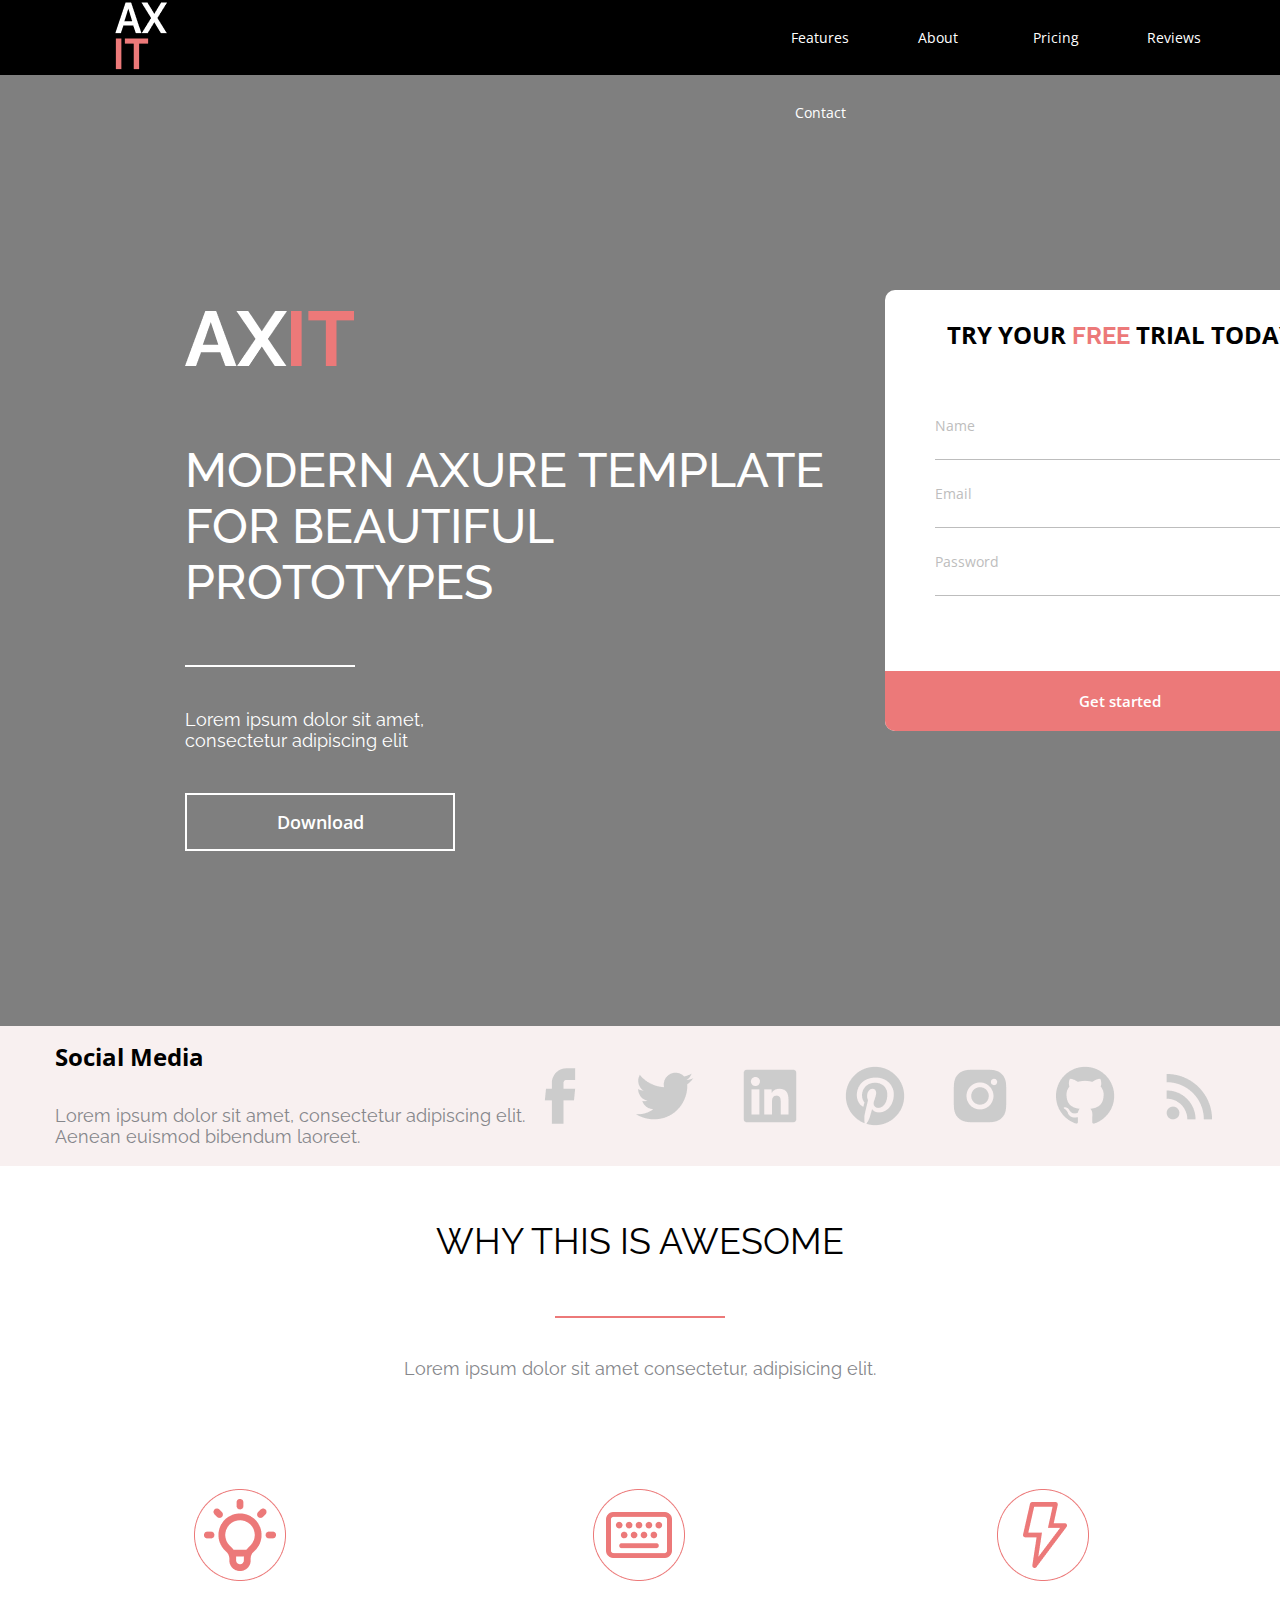
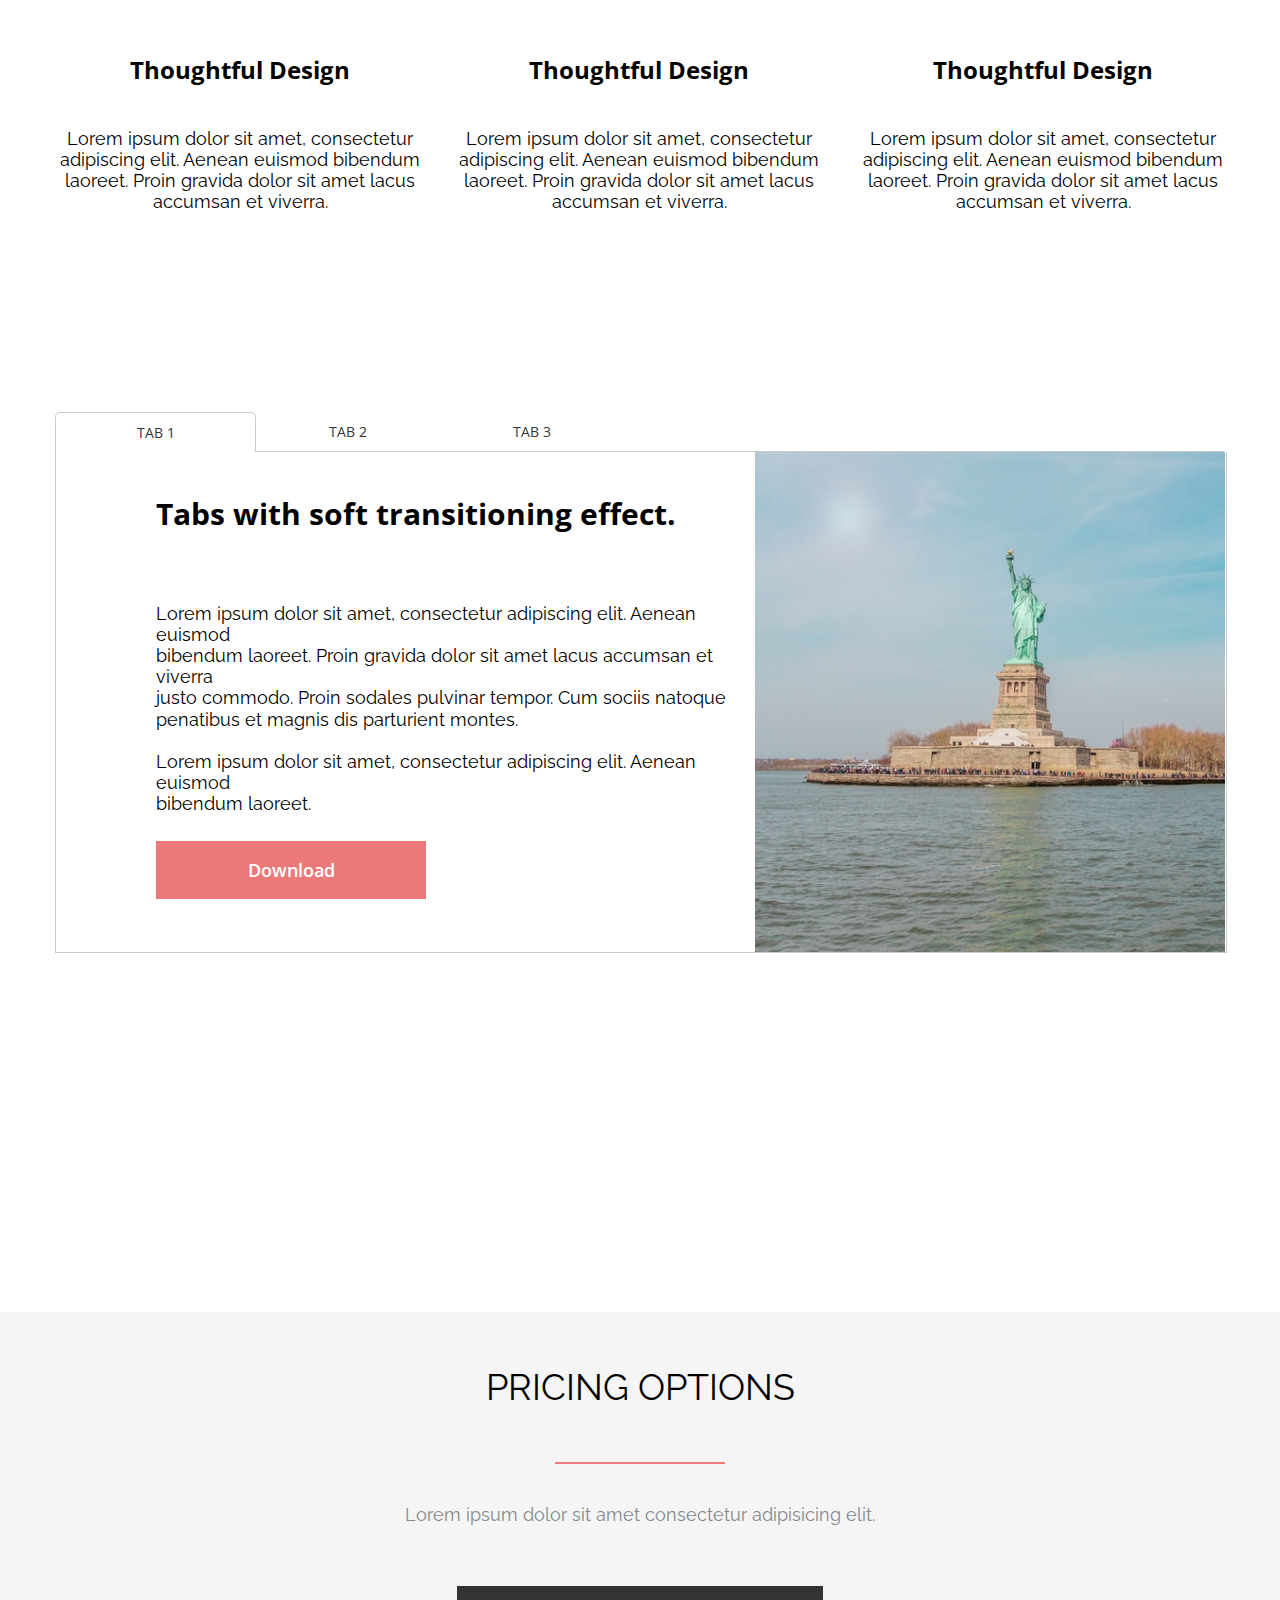
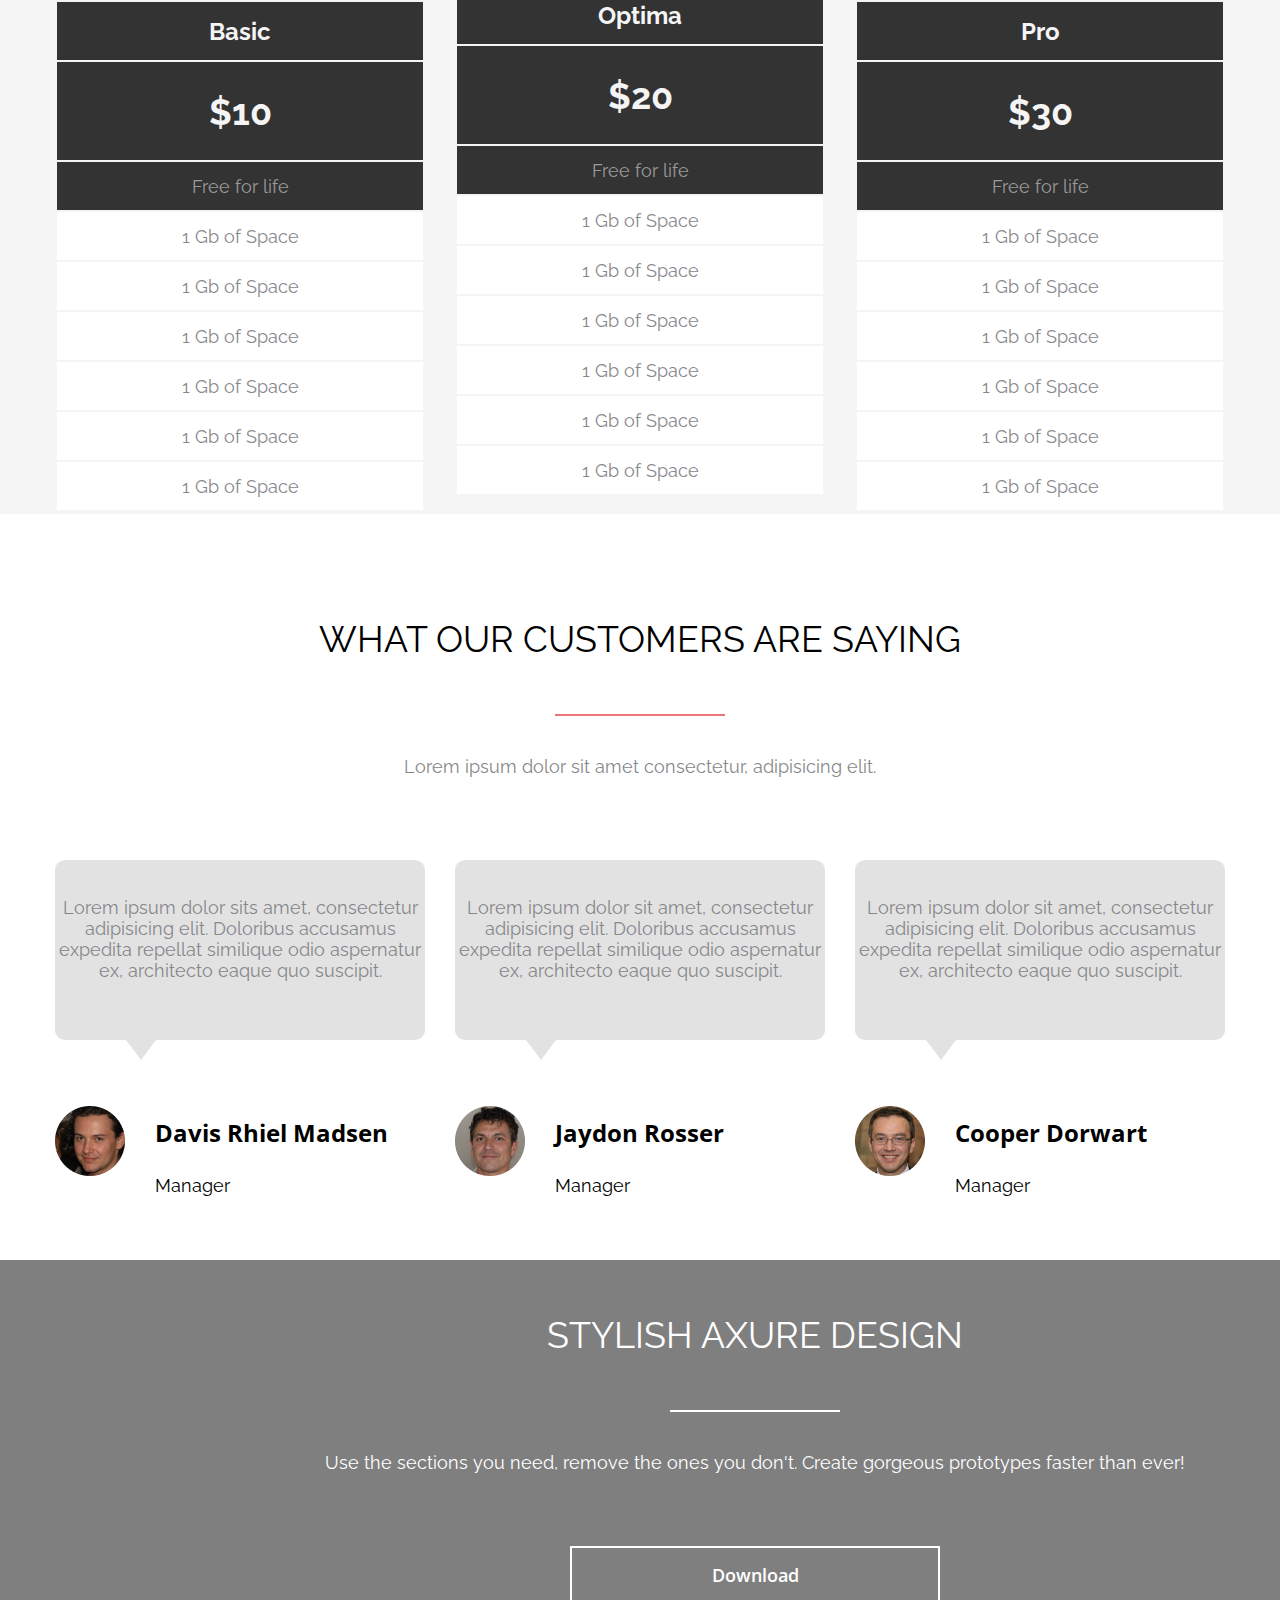
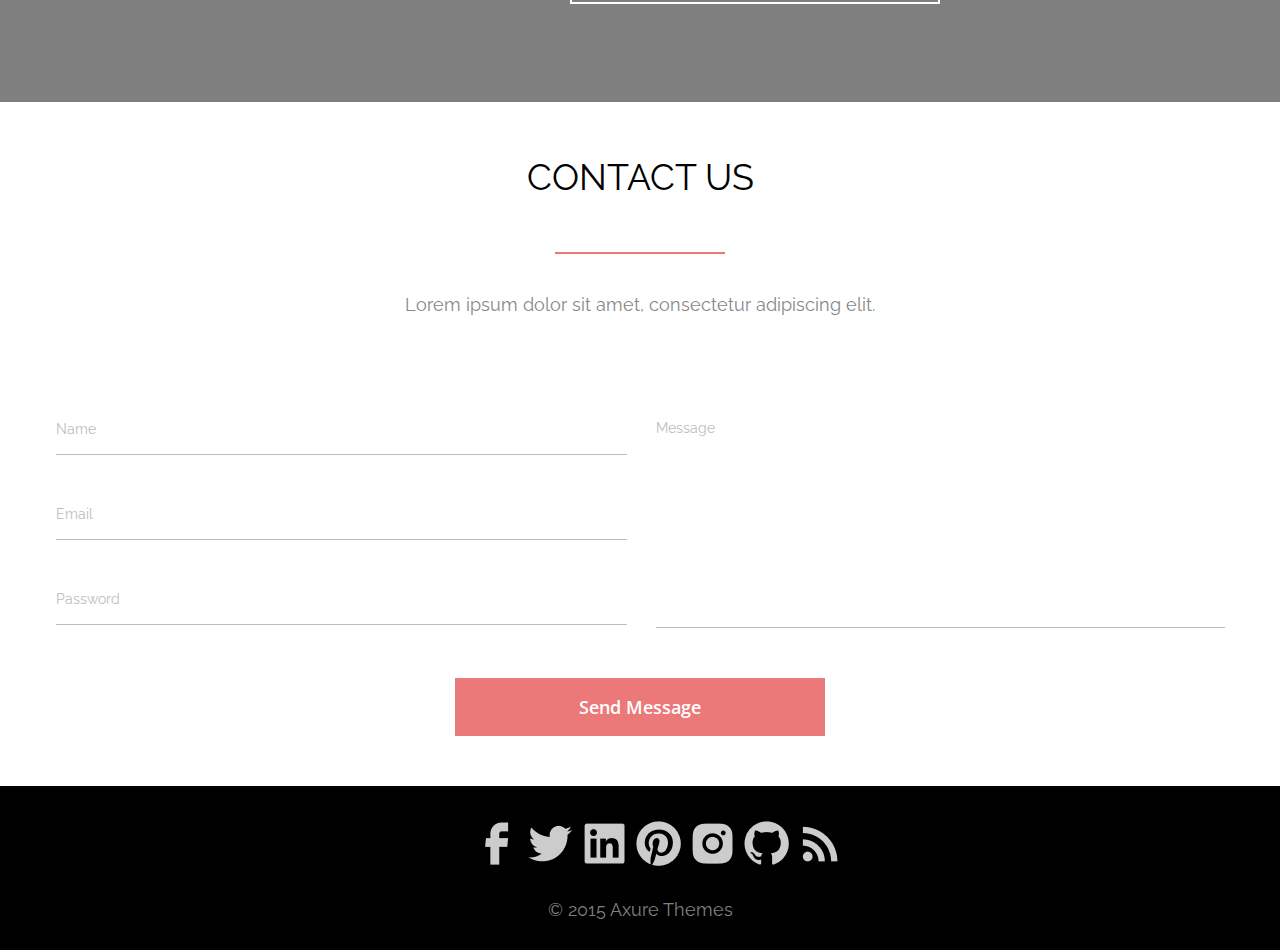
==== commit d3ebe80f: "buttons added" ====
--- a/index.html
+++ b/index.html
@@ -24,11 +24,11 @@
       <img src="images/AXIT2.png" alt="IT">
     </div>
     <nav>
-      <button>Features</button>
-      <button>About</button>
-      <button>Pricing</button>
-      <button>Reviews</button>
-      <button>Contact</button>
+      <button class="link-first-type">Features</button>
+      <button class="link-first-type">About</button>
+      <button class="link-first-type">Pricing</button>
+      <button class="link-first-type">Reviews</button>
+      <button class="link-first-type">Contact</button>
     </nav>
   </header>
   <main class="banner-container">
@@ -45,7 +45,7 @@
         <h5>
           Lorem ipsum dolor sit amet, consectetur adipiscing elit
         </h5>
-        <button>Download</button>
+        <button class="link-second-type">Download</button>
       </div>
       <div class="banner-subcontainer-right-side">
         <h4>Try Your
@@ -56,7 +56,7 @@
           <input type="email" placeholder="Email">
           <input type="password" placeholder="Password">
         </form>
-        <button>Get started</button>
+        <button class="link-third-type">Get started</button>
       </div>
     </div>
   </main>
@@ -254,7 +254,7 @@
       <h5>
         Use the sections you need, remove the ones you don't. Create gorgeous prototypes faster than ever!
       </h5>
-      <button>Download</button>
+      <button class="link-second-type">Download</button>
     </div>
   </main>
   <main class="contact-container">
@@ -273,7 +273,7 @@
 
         <textarea placeholder="Message"></textarea>
       </form>
-      <button>Send message</button>
+      <button class="link-third-type">Send message</button>
 
     </section>
   </main>
--- a/styles/awesome.css
+++ b/styles/awesome.css
@@ -71,4 +71,34 @@
 
 .awesome-container__keyboard {
     margin: 0 30px !important;
-}+}
+
+.link-first-type:hover {
+    background: #ec7979;
+    font-weight: 700;
+    font-size: 13px;
+    text-transform: uppercase;
+}
+
+.link-first-type:active {
+    background: #AB4949;
+    font-weight: 700;
+    font-size: 13px;
+    text-transform: uppercase;
+}
+.link-second-type:hover{
+    color: #ec7979;
+    border: 2px solid #ec7979;
+}
+.link-second-type:active{
+    background: #ab4949;
+    color: #fff;
+    border: none;
+}
+.link-third-type:hover{
+    background: #ab4949;
+}
+.link-third-type:active{
+    background: #ec7979;
+    box-shadow: inset 0 0 10px 0 rgba(0, 0, 0, 0.4);
+}
--- a/styles/tab.css
+++ b/styles/tab.css
@@ -1,4 +1,3 @@
-
 .tabs-container {
     height: 100vh;
     width: 100%;
@@ -24,6 +23,7 @@
     line-height: 124px;
     font-weight: 700;
     margin-bottom: 27px;
+    font-family: Open Sans, sans-serif;
 }
 
 .tabs-container .left-side h5 {
@@ -50,6 +50,14 @@
     font-weight: 600;
     border: none;
     color: #fff;
+    font-family: Open Sans, sans-serif;
+}
+.open-tab .left-side button:hover{
+    background: #ab4949;
+}
+.open-tab .left-side button:active{
+    background: #ec7979;
+    box-shadow: inset 0 0 10px 0 rgba(0, 0, 0, 0.4);
 }
 
 .tabs-subcontainer .tabs-list .tabs-list__tab1,
@@ -65,8 +73,9 @@
     display: table-cell;
     vertical-align: middle;
     text-align: center;
+    font-family: Open Sans, sans-serif;
+}
 
-}
 
 .tabs-subcontainer .tabs-list .tabs-list__tab1 {
     width: 201px;
--- a/styles/headerfooter.css
+++ b/styles/headerfooter.css
@@ -12,6 +12,7 @@
     background: none;
     width: 113.8px;
     height: 100%;
+    font-family: Open Sans, sans-serif;
 }
 
 .logo-container {
